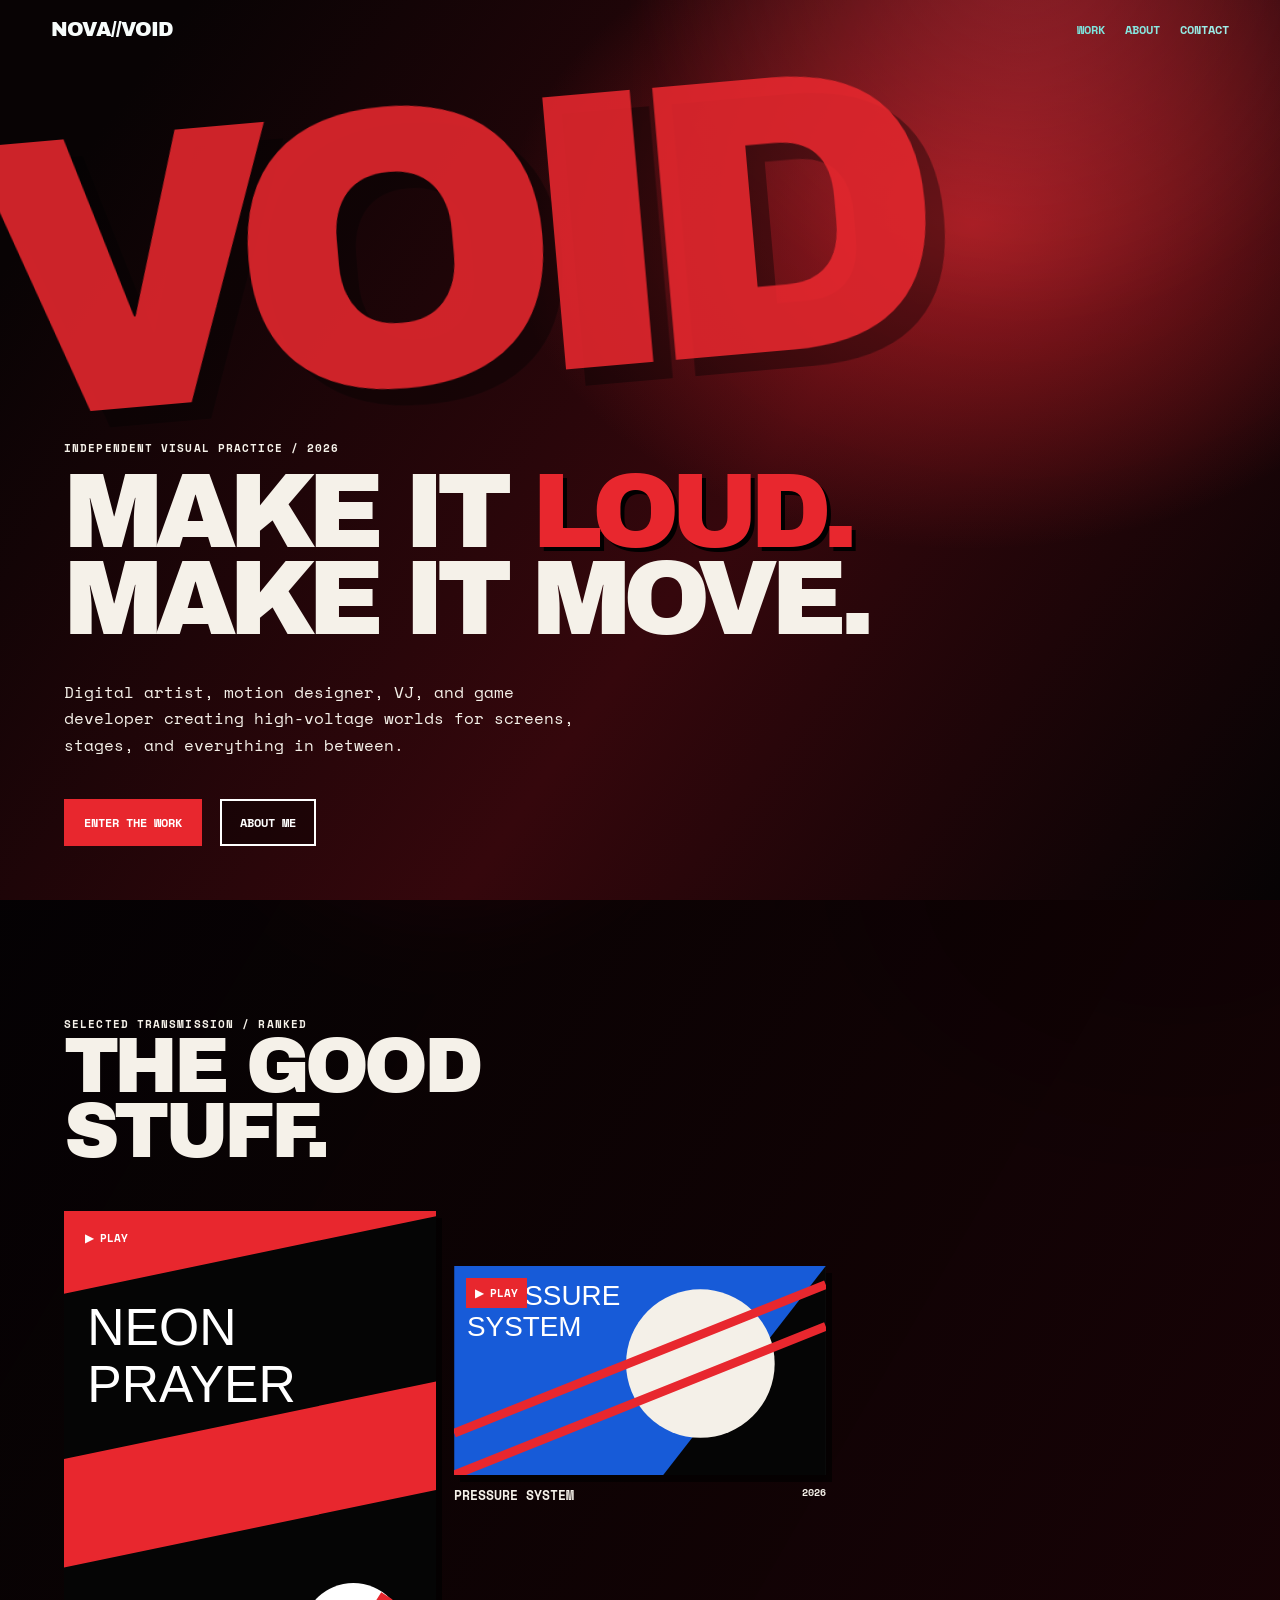
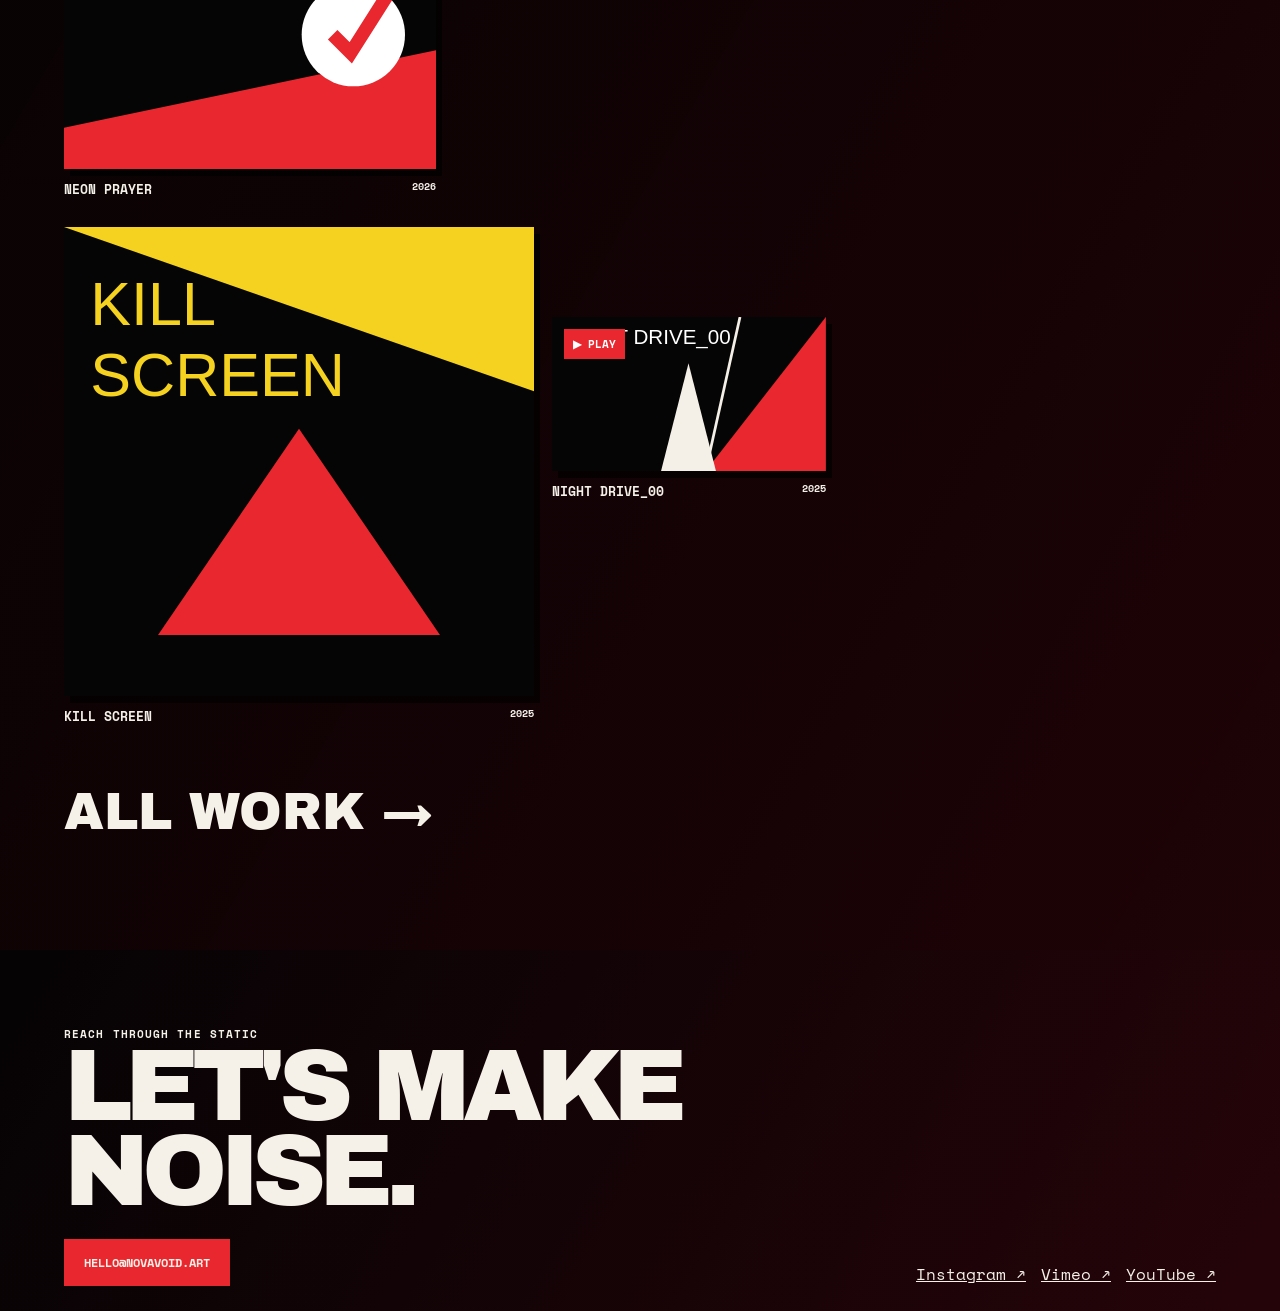
==== index.html @ b9b88804 "1st" ====
<!doctype html><html lang="en"><head><meta charset="utf-8"><meta name="viewport" content="width=device-width,initial-scale=1"><meta name="description" content="NOVA//VOID — digital artist, motion designer, VJ and game developer."><title>NOVA//VOID — visual systems</title><link rel="stylesheet" href="styles.css"><link rel="stylesheet" href="effects.css"></head><body>
<header class="site-header"><a class="brand" href="index.html" data-artist>NOVA//VOID</a><nav class="nav"><a href="work.html">Work</a><a href="about.html">About</a><a href="#contact">Contact</a></nav></header>
<main><section class="hero"><span class="eyebrow">Independent visual practice / 2026</span><h1>MAKE IT <i>LOUD.</i><br>MAKE IT MOVE.</h1><p class="hero-copy">Digital artist, motion designer, VJ, and game developer creating high-voltage worlds for screens, stages, and everything in between.</p><div class="hero-actions"><a class="button" href="work.html">Enter the work</a><a class="button alt" href="about.html">About me</a></div></section>
<section class="section"><span class="eyebrow">Selected transmission / ranked</span><h2 class="section-title">THE GOOD<br>STUFF.</h2><div class="project-grid" data-featured></div><a class="all-link" href="work.html">ALL WORK →</a></section></main>
<footer id="contact" class="footer"><span class="eyebrow">Reach through the static</span><h2>LET'S MAKE<br>NOISE.</h2><div class="footer-grid"><a class="button" data-email href="mailto:hello@novavoid.art">hello@novavoid.art</a><div class="footer-links" data-socials></div></div></footer><script src="content/content-data.js"></script><script src="app.js"></script></body></html>
---- styles.css ----
@import url('https://fonts.googleapis.com/css2?family=Archivo+Black&family=Space+Mono:wght@400;700&display=swap');
:root{--ink:#080808;--paper:#f5f1e9;--red:#e8272e;--blue:#175bd8;--yellow:#f4d21f;--display:'Archivo Black',Impact,sans-serif;--mono:'Space Mono',monospace}*{box-sizing:border-box}html{scroll-behavior:smooth}body{margin:0;background:var(--paper);color:var(--ink);font-family:var(--mono);overflow-x:hidden}body:before{content:'';position:fixed;inset:0;pointer-events:none;opacity:.09;z-index:20;background-image:radial-gradient(#000 .65px,transparent .65px);background-size:4px 4px}.site-header{position:fixed;z-index:10;top:0;width:100%;display:flex;justify-content:space-between;align-items:center;padding:18px 4vw;color:white;mix-blend-mode:difference}.brand{font:20px var(--display);color:white;text-decoration:none;letter-spacing:-1px}.nav{display:flex;gap:20px}.nav a,.text-link{color:inherit;font-weight:bold;text-decoration:none;text-transform:uppercase;font-size:12px}.nav a:hover,.text-link:hover{color:var(--red)}.hero{height:100svh;min-height:620px;padding:11vh 5vw 4vh;position:relative;background:var(--ink);color:var(--paper);overflow:hidden;display:flex;flex-direction:column;justify-content:flex-end}.hero:after{content:'VOID';font:clamp(11rem,31vw,34rem)/.75 var(--display);color:var(--red);position:absolute;top:11%;left:-2vw;letter-spacing:-.1em;transform:rotate(-5deg);z-index:0}.hero:before{content:'';position:absolute;width:75vmax;height:75vmax;border-radius:50%;background:var(--blue);right:-25vmax;top:-35vmax;mix-blend-mode:screen}.eyebrow{font-size:11px;font-weight:bold;text-transform:uppercase;letter-spacing:.1em;position:relative;z-index:1}.hero h1{margin:13px 0 20px;max-width:1000px;font:clamp(3.2rem,8.2vw,9rem)/.83 var(--display);letter-spacing:-.075em;position:relative;z-index:1}.hero h1 i{color:var(--red);font-style:normal}.hero-copy{max-width:520px;position:relative;z-index:1;font-size:clamp(.8rem,1.3vw,1rem);line-height:1.65}.hero-actions{display:flex;gap:18px;margin-top:25px;position:relative;z-index:1}.button{display:inline-block;background:var(--red);color:#fff;padding:13px 18px;text-decoration:none;font-size:12px;font-weight:bold;text-transform:uppercase;border:2px solid var(--red);transition:transform .18s,background .18s}.button:hover{transform:translate(-4px,-4px);box-shadow:5px 5px 0 white}.button.alt{background:transparent;border-color:white}.ticker{position:absolute;bottom:0;left:0;width:110%;background:var(--yellow);color:#000;transform:rotate(-2deg) translateY(40%);padding:10px 0;white-space:nowrap;font:20px var(--display);z-index:2}.section{padding:110px 5vw}.section-red{background:var(--red);color:white}.section-title{font:clamp(2.8rem,6vw,6rem)/.85 var(--display);letter-spacing:-.06em;max-width:700px;margin:0 0 46px}.project-grid{display:grid;grid-template-columns:repeat(12,1fr);gap:18px;align-items:start}.project-card{grid-column:span 4;position:relative;cursor:pointer;animation:in .45s both}.project-card:nth-child(4n+2){margin-top:55px}.project-card:nth-child(4n+3){grid-column:span 5}.project-card:nth-child(4n+4){grid-column:span 3;margin-top:90px}.project-image{width:100%;display:block;aspect-ratio:4/3;object-fit:cover;background:#222;transition:transform .35s,filter .35s}.ratio-portrait .project-image{aspect-ratio:2/3}.ratio-tall .project-image{aspect-ratio:2/3}.ratio-wide .project-image,.ratio-landscape .project-image{aspect-ratio:16/9}.ratio-square .project-image{aspect-ratio:1}.project-card:hover .project-image{transform:rotate(-2deg) scale(1.035);filter:contrast(1.2)}.project-meta{padding:10px 0;display:flex;justify-content:space-between;gap:8px;font-size:10px;font-weight:bold;text-transform:uppercase}.project-meta strong{font-size:13px}.project-card:hover .project-meta strong{color:var(--red)}.project-play{position:absolute;left:12px;top:12px;background:var(--red);color:white;padding:7px 9px;font-size:11px;font-weight:bold}.all-link{display:block;width:max-content;margin:48px 0 0;font:clamp(2rem,4vw,4rem) var(--display);color:inherit;text-decoration:none}.all-link:hover{color:var(--blue);transform:skew(-8deg)}.footer{background:var(--ink);color:var(--paper);padding:70px 5vw 25px}.footer h2{margin:0 0 25px;font:clamp(3rem,8vw,8rem)/.83 var(--display);letter-spacing:-.07em}.footer-grid{display:flex;justify-content:space-between;align-items:end;gap:30px;flex-wrap:wrap}.footer-links{display:flex;flex-wrap:wrap;gap:15px}.footer a{color:inherit}.page-hero{min-height:46svh;background:var(--ink);color:var(--paper);padding:180px 5vw 55px;position:relative;overflow:hidden}.page-hero:after{content:'///';position:absolute;right:2vw;bottom:-10vw;color:var(--red);font:35vw var(--display);line-height:.7}.page-hero h1{margin:0;font:clamp(4rem,13vw,12rem)/.75 var(--display);letter-spacing:-.08em;position:relative;z-index:1}.page-hero p{max-width:570px;line-height:1.7;position:relative;z-index:1}.filters{padding:30px 5vw 10px;display:flex;gap:8px;flex-wrap:wrap}.filter{font:12px var(--mono);font-weight:bold;text-transform:uppercase;background:transparent;border:2px solid var(--ink);padding:9px 13px;cursor:pointer}.filter:hover,.filter.active{background:var(--ink);color:white}.work-grid{padding-top:20px}.modal{position:fixed;inset:0;z-index:30;background:rgba(0,0,0,.91);display:none;overflow:auto;padding:5vh 5vw}.modal.open{display:block}.modal-inner{max-width:1100px;margin:auto;color:var(--paper);position:relative;display:grid;grid-template-columns:minmax(0,1.4fr) minmax(240px,.6fr);gap:30px;align-items:center;min-height:90vh}.modal-image{max-width:100%;max-height:78vh;width:auto;margin:auto;display:block}.modal-close{position:fixed;top:25px;right:4vw;background:var(--red);color:white;border:0;width:44px;height:44px;font:bold 25px Arial;cursor:pointer}.modal h2{font:clamp(2rem,4vw,4rem)/.85 var(--display);letter-spacing:-.05em;margin:0 0 18px}.modal p{line-height:1.7;font-size:13px}.tags{display:flex;gap:7px;flex-wrap:wrap}.tag{background:var(--yellow);color:#000;padding:5px 8px;text-transform:uppercase;font-size:10px;font-weight:bold}.about{display:grid;grid-template-columns:minmax(230px,.8fr) 1.2fr;gap:clamp(30px,8vw,120px);align-items:start}.portrait{width:100%;background:var(--red)}.about h2{font:clamp(2.5rem,6vw,6rem)/.85 var(--display);letter-spacing:-.06em;margin:0 0 22px}.about p{max-width:600px;line-height:1.75}.discipline-list{list-style:none;padding:0;margin:36px 0 0;border-top:3px solid}.discipline-list li{padding:12px 0;border-bottom:1px solid;font:20px var(--display)}@keyframes in{from{opacity:0;transform:translateY(20px)}to{opacity:1;transform:none}}@media(max-width:700px){.site-header{padding:15px 5vw}.nav{gap:11px}.section{padding:70px 5vw}.project-grid{gap:13px}.project-card,.project-card:nth-child(4n+3){grid-column:span 6;margin-top:0}.project-card:nth-child(4n+2){margin-top:28px}.project-card:nth-child(4n+4){grid-column:span 6;margin-top:20px}.modal-inner{grid-template-columns:1fr;padding-top:50px}.modal-image{max-height:50vh}.about{grid-template-columns:1fr}.portrait{max-width:350px}.page-hero{padding-top:145px}.hero h1{font-size:clamp(3.1rem,15vw,6rem)}}
---- effects.css ----
/* Black ink + translucent red paint. Loaded after styles.css as the art-direction layer. */
body{color:var(--paper);background:#080304;background-image:radial-gradient(ellipse at 8% 18%,rgba(207,19,30,.46),transparent 32%),radial-gradient(ellipse at 82% 74%,rgba(115,4,15,.7),transparent 38%),linear-gradient(130deg,#030203 5%,#210407 45%,#050303 82%);background-attachment:fixed}body:before{background-image:radial-gradient(#fff .55px,transparent .7px);opacity:.12}body:after{content:'';position:fixed;inset:-30%;pointer-events:none;z-index:-1;opacity:.8;background:radial-gradient(circle at 28% 30%,rgba(255,32,44,.26) 0 2%,transparent 8%),radial-gradient(ellipse at 77% 21%,rgba(118,0,12,.52) 0 5%,transparent 16%),radial-gradient(ellipse at 42% 70%,rgba(226,20,31,.24) 0 4%,transparent 14%),radial-gradient(ellipse at 75% 76%,rgba(0,0,0,.9) 0 7%,transparent 19%);filter:blur(24px);animation:ink-drift 18s ease-in-out infinite alternate}.hero{padding-bottom:6vh;background:radial-gradient(ellipse at 76% 25%,rgba(232,39,46,.6),transparent 34%),linear-gradient(125deg,#080304 10%,#35070c 57%,#060304 100%)}.hero:after{color:rgba(232,39,46,.88);transform:translate3d(calc(var(--px,0) * -1px),calc(var(--py,0) * -1px),0) rotate(-5deg);text-shadow:18px 18px 0 rgba(0,0,0,.38)}.hero:before{border-radius:45% 55% 60% 40%;background:radial-gradient(circle at 40% 40%,rgba(255,59,67,.35),rgba(58,0,6,.05) 48%,transparent 69%);filter:blur(8px);animation:blob 11s ease-in-out infinite alternate}.hero h1{transform:translate3d(calc(var(--px,0) * .35px),calc(var(--py,0) * .35px),0)}.hero h1 i{text-shadow:4px 4px 0 #000}.button.alt{background:rgba(0,0,0,.32)}.ticker{bottom:19px;left:-3%;width:106%;overflow:hidden;background:var(--red);color:var(--paper);transform:rotate(-2deg);padding:0;box-shadow:0 0 0 3px var(--paper);display:flex}.ticker:before{content:'01 / ON AIR';flex:0 0 auto;position:relative;z-index:1;background:#080304;padding:8px 12px;font:clamp(10px,1vw,14px)/1 var(--mono);font-weight:bold;white-space:nowrap}.ticker span{display:block;flex:0 0 auto;white-space:nowrap;padding:8px 0;font:clamp(13px,1.65vw,25px)/1 var(--display);letter-spacing:-.03em;animation:ticker 16s linear infinite}.section:not(.section-red){background:linear-gradient(120deg,rgba(3,2,3,.72),rgba(82,5,13,.3))}.project-image{box-shadow:6px 7px 0 rgba(0,0,0,.65)}.page-hero{background:radial-gradient(ellipse at 75% 15%,rgba(212,24,34,.5),transparent 37%),linear-gradient(130deg,#070304,#49080f 54%,#060304)}.filters{background:rgba(0,0,0,.48)}.filter{color:var(--paper);border-color:var(--paper);background:rgba(0,0,0,.24)}.filter:hover,.filter.active{background:var(--red);border-color:var(--red)}.footer{background:linear-gradient(120deg,#050304,#250409)}.parallax-target{will-change:translate;transition:translate .12s linear}@keyframes ink-drift{from{transform:translate3d(-2%,1%,0) rotate(-3deg) scale(1)}to{transform:translate3d(3%,-2%,0) rotate(4deg) scale(1.12)}}@keyframes blob{from{transform:translate3d(0,0,0) scale(1) rotate(0)}to{transform:translate3d(-6%,8%,0) scale(1.13) rotate(24deg)}}@keyframes ticker{from{transform:translateX(0)}to{transform:translateX(-100%)}}@media(prefers-reduced-motion:reduce){*,*:before,*:after{animation-duration:.01ms!important;animation-iteration-count:1!important;scroll-behavior:auto!important}}@media(max-width:700px){.ticker{bottom:14px}.ticker:before{padding:7px 8px;font-size:9px}.ticker span{font-size:13px;padding:7px 0}.hero:after{transform:rotate(-5deg)}.hero h1{transform:none}}
body:after{animation:none;transform:translate3d(var(--ink-x,0px),var(--ink-y,0px),0) rotate(3deg) scale(1.08)}.mouse-ink{position:fixed;z-index:-1;left:0;top:0;width:74vmax;height:74vmax;pointer-events:none;opacity:.78;mix-blend-mode:screen;background:radial-gradient(ellipse at 38% 45%,rgba(250,32,42,.36),rgba(159,7,18,.17) 27%,transparent 67%);filter:blur(34px);will-change:transform;transform:translate3d(-37vmax,-37vmax,0);transition:transform .28s cubic-bezier(.2,.75,.25,1)}
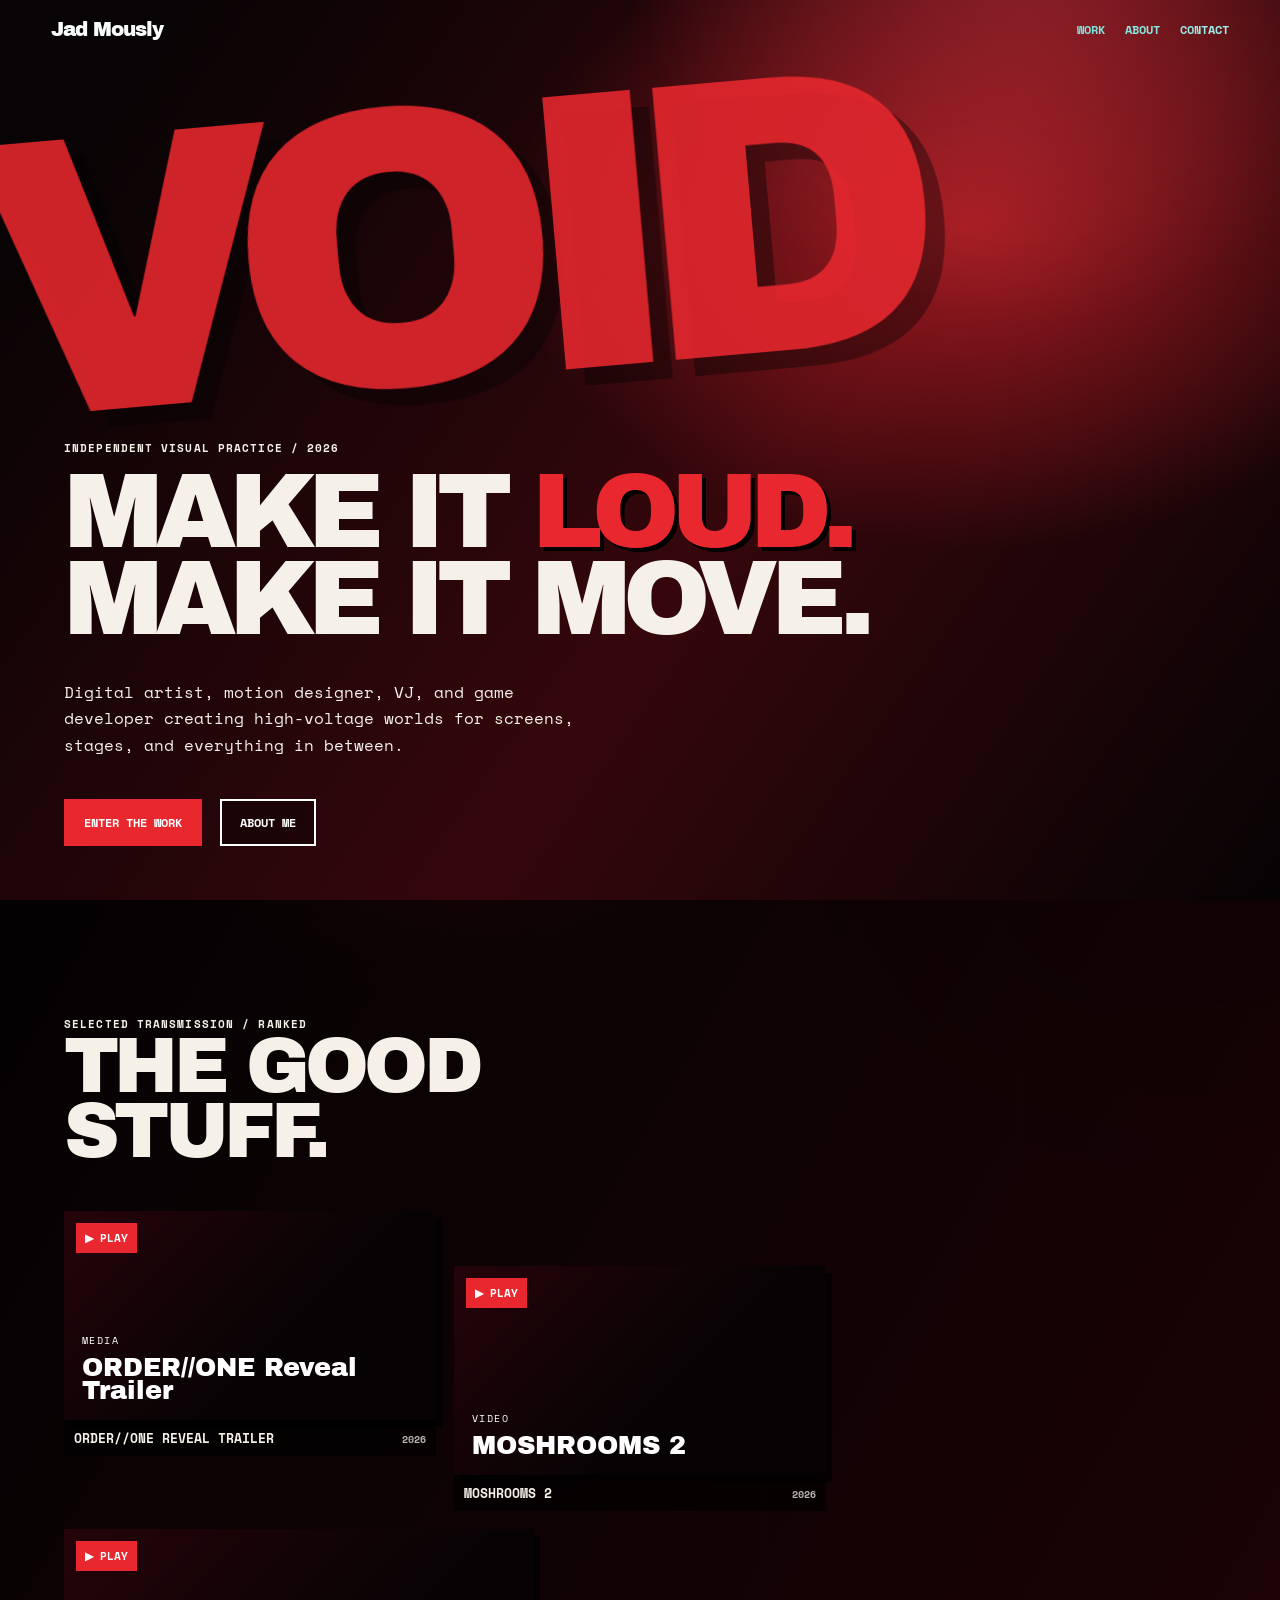
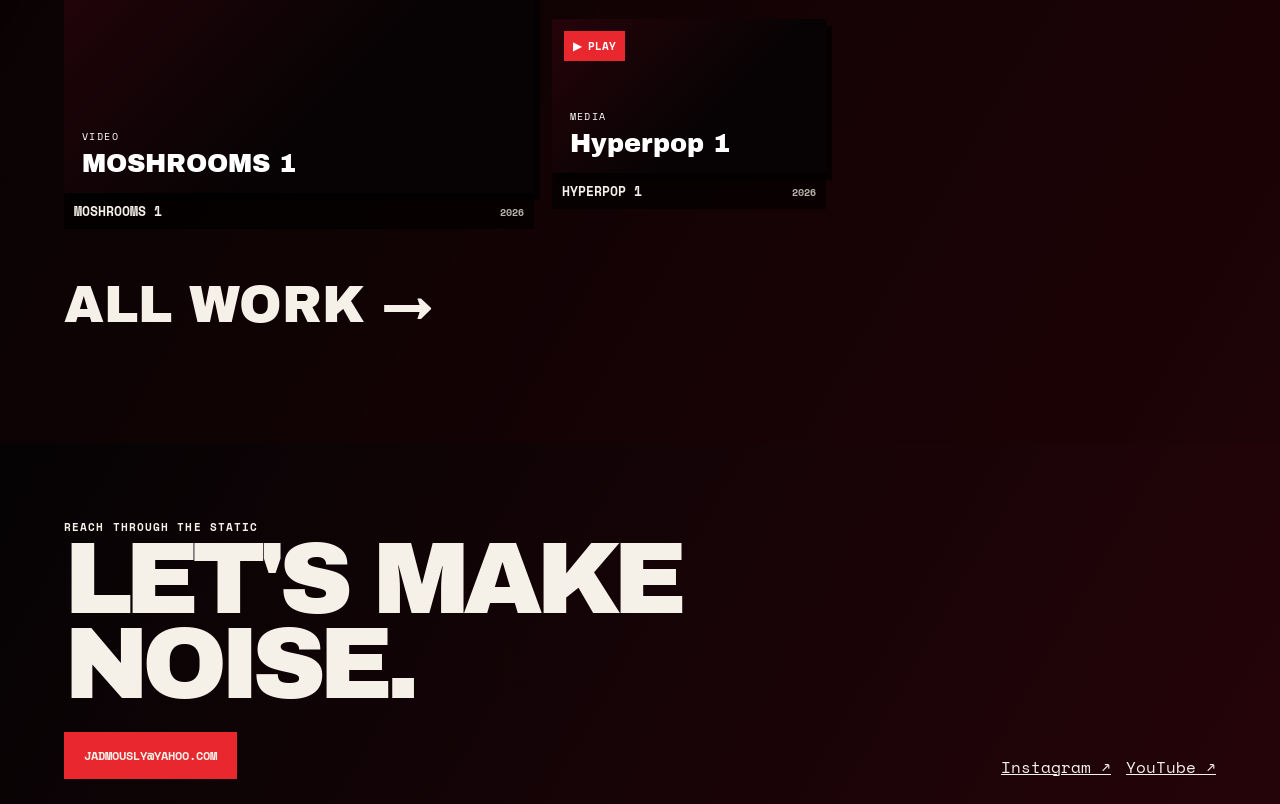
==== commit da44e95a: "CHANGES" ====
--- a/index.html
+++ b/index.html
@@ -1,4 +1,4 @@
-<!doctype html><html lang="en"><head><meta charset="utf-8"><meta name="viewport" content="width=device-width,initial-scale=1"><meta name="description" content="NOVA//VOID — digital artist, motion designer, VJ and game developer."><title>NOVA//VOID — visual systems</title><link rel="stylesheet" href="styles.css"><link rel="stylesheet" href="effects.css"></head><body>
+<!doctype html><html lang="en"><head><meta charset="utf-8"><meta name="viewport" content="width=device-width,initial-scale=1"><meta name="description" content="NOVA//VOID — digital artist, motion designer, VJ and game developer."><title>NOVA//VOID — visual systems</title><link rel="stylesheet" href="styles.css"><link rel="stylesheet" href="effects.css"><link rel="stylesheet" href="portfolio-fixes.css"></head><body>
 <header class="site-header"><a class="brand" href="index.html" data-artist>NOVA//VOID</a><nav class="nav"><a href="work.html">Work</a><a href="about.html">About</a><a href="#contact">Contact</a></nav></header>
 <main><section class="hero"><span class="eyebrow">Independent visual practice / 2026</span><h1>MAKE IT <i>LOUD.</i><br>MAKE IT MOVE.</h1><p class="hero-copy">Digital artist, motion designer, VJ, and game developer creating high-voltage worlds for screens, stages, and everything in between.</p><div class="hero-actions"><a class="button" href="work.html">Enter the work</a><a class="button alt" href="about.html">About me</a></div></section>
 <section class="section"><span class="eyebrow">Selected transmission / ranked</span><h2 class="section-title">THE GOOD<br>STUFF.</h2><div class="project-grid" data-featured></div><a class="all-link" href="work.html">ALL WORK →</a></section></main>
--- a/portfolio-fixes.css
+++ b/portfolio-fixes.css
@@ -0,0 +1,19 @@
+/* Cards copy the media's own shape (Auto) or the resolution picked in the editor, with a slim caption strip flush underneath. */
+.project-media{position:relative;overflow:hidden;background:#090707;box-shadow:6px 7px 0 rgba(0,0,0,.65)}
+.project-card .project-image{display:block;width:100%;height:auto;aspect-ratio:auto;object-fit:cover;background:transparent;box-shadow:none;transition:transform .35s,filter .35s}
+.project-card .project-image.yt{aspect-ratio:16/9}
+.project-card .project-image.yt-bars{object-fit:cover}
+.project-card[data-frame] .project-image,.project-card[data-frame] .project-empty{aspect-ratio:var(--frame-ratio)}
+.project-card:hover .project-image{transform:scale(1.04);filter:contrast(1.15)}
+.project-meta{margin:0;padding:8px 10px;background:rgba(0,0,0,.62);align-items:baseline}
+.project-meta span{opacity:.75}
+.project-empty{width:100%;aspect-ratio:16/9;background:linear-gradient(135deg,#25040a,#070304 60%);display:flex;flex-direction:column;justify-content:end;padding:18px;color:#fff;box-sizing:border-box}
+.project-empty[hidden]{display:none}
+.project-empty span{font-size:10px;letter-spacing:.14em}
+.project-empty b{font:clamp(1rem,2vw,2rem) var(--display);line-height:.9;margin-top:8px}
+.modal-video{aspect-ratio:16/9;border:0;width:100%;height:auto}
+.modal-media{width:100%}
+.modal-file{width:100%;height:auto;max-height:78vh;object-fit:contain;background:#000}
+.audio-note{font-size:11px;color:#f4d21f;margin:10px 0 0}
+.filter-divider{align-self:center;font-size:10px;text-transform:uppercase;font-weight:bold;letter-spacing:.1em;opacity:.7;margin-left:10px}
+.collection-tag{background:var(--red);color:#fff}
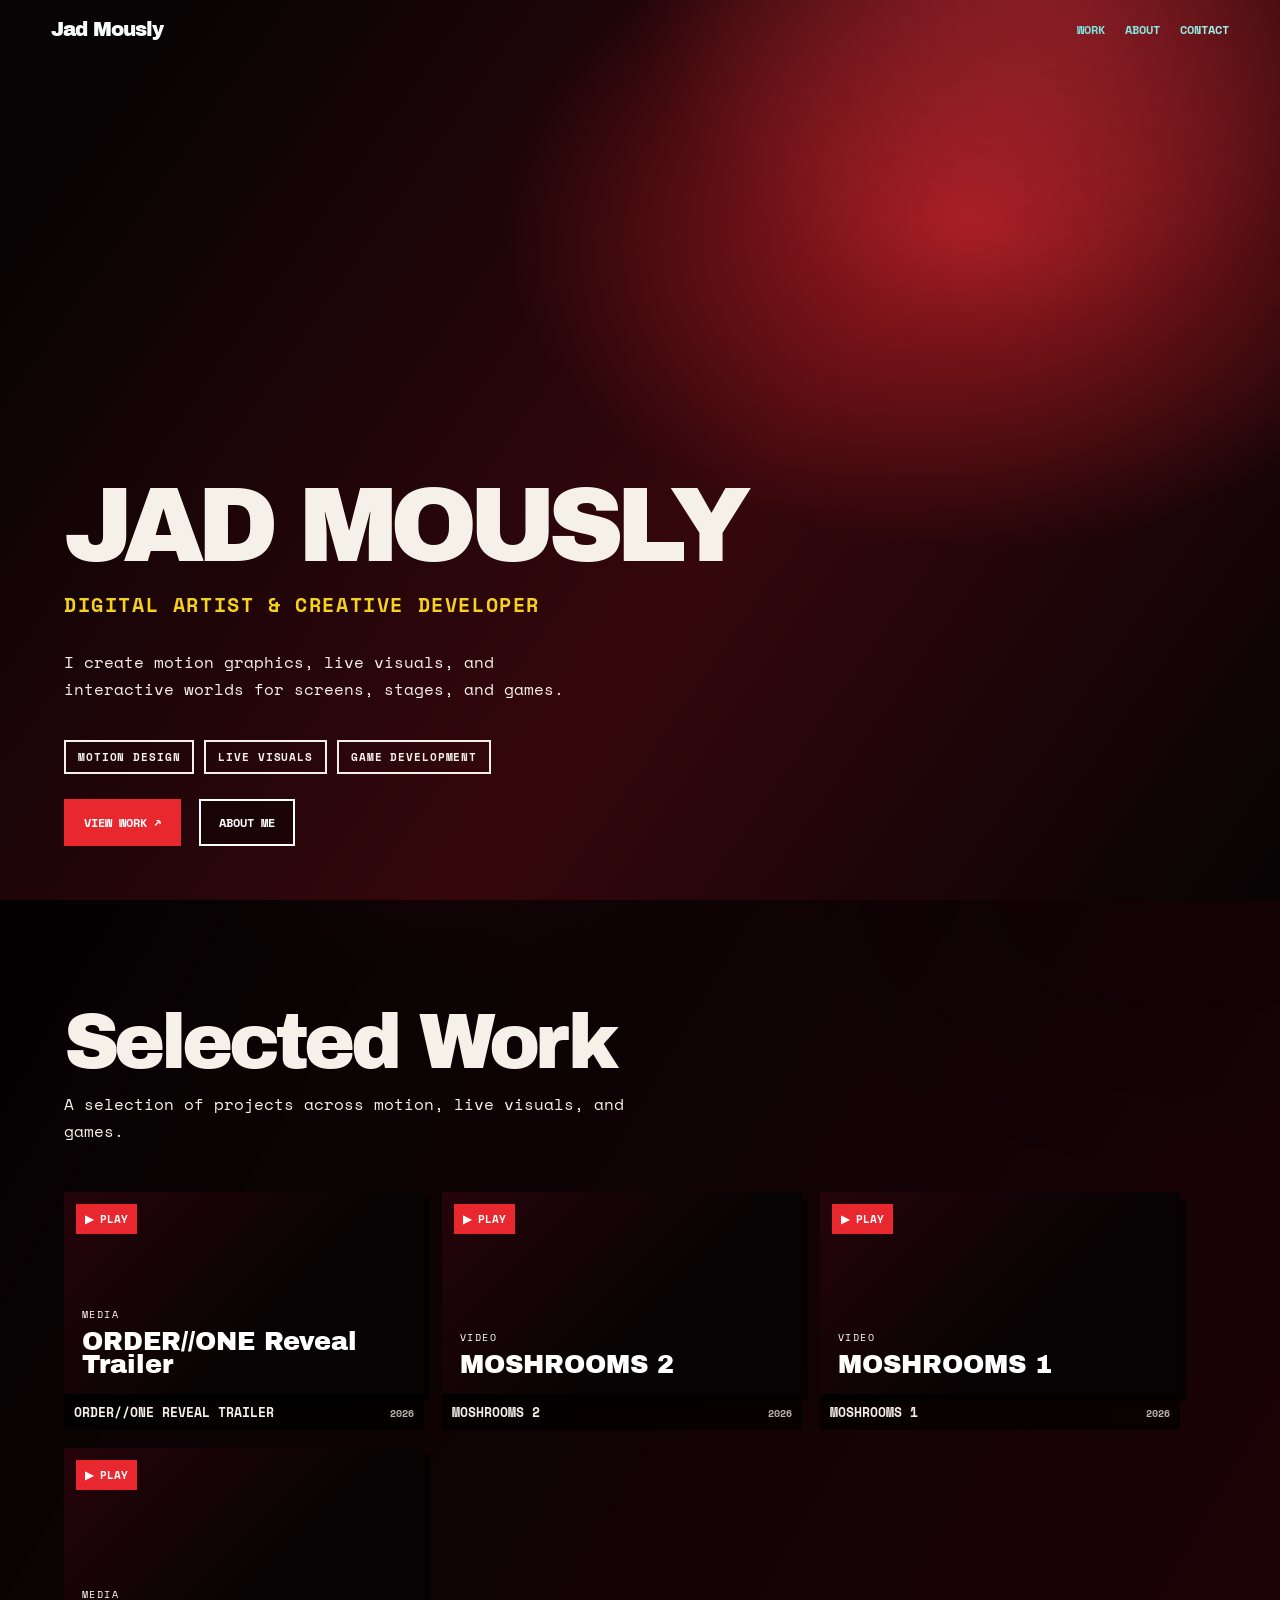
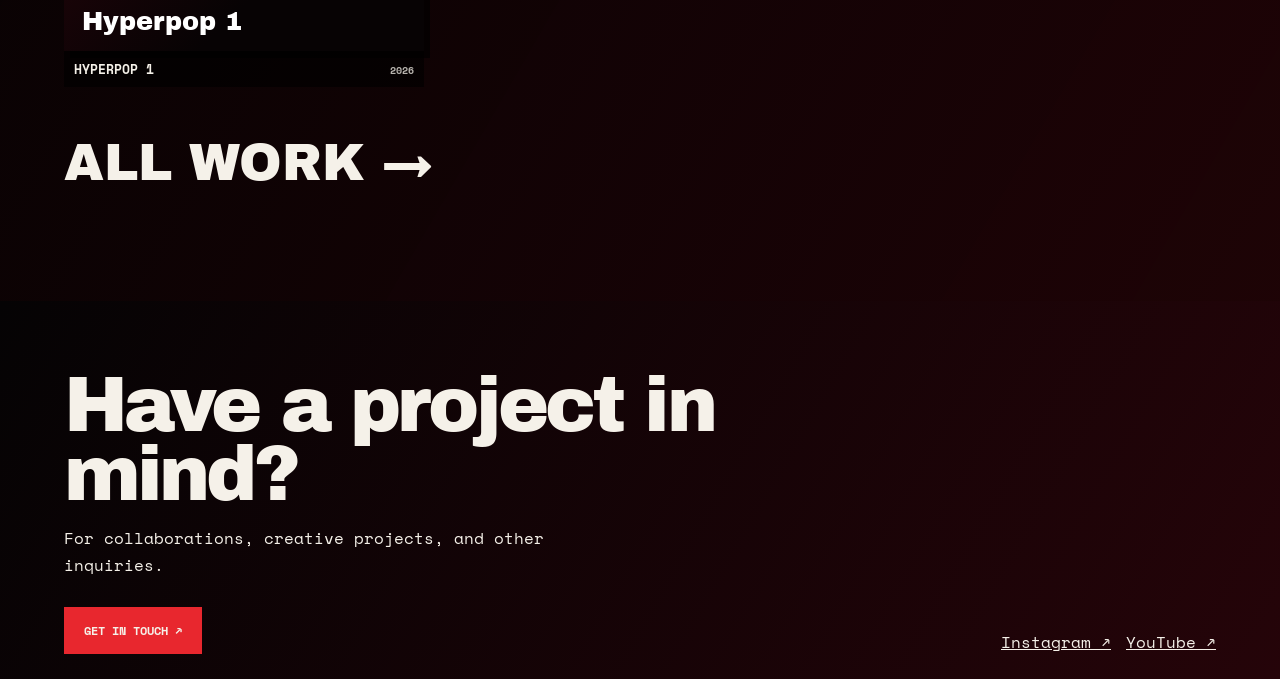
==== commit ba0f0730: "new changes" ====
--- a/index.html
+++ b/index.html
@@ -1,5 +1,5 @@
-<!doctype html><html lang="en"><head><meta charset="utf-8"><meta name="viewport" content="width=device-width,initial-scale=1"><meta name="description" content="NOVA//VOID — digital artist, motion designer, VJ and game developer."><title>NOVA//VOID — visual systems</title><link rel="stylesheet" href="styles.css"><link rel="stylesheet" href="effects.css"><link rel="stylesheet" href="portfolio-fixes.css"></head><body>
-<header class="site-header"><a class="brand" href="index.html" data-artist>NOVA//VOID</a><nav class="nav"><a href="work.html">Work</a><a href="about.html">About</a><a href="#contact">Contact</a></nav></header>
-<main><section class="hero"><span class="eyebrow">Independent visual practice / 2026</span><h1>MAKE IT <i>LOUD.</i><br>MAKE IT MOVE.</h1><p class="hero-copy">Digital artist, motion designer, VJ, and game developer creating high-voltage worlds for screens, stages, and everything in between.</p><div class="hero-actions"><a class="button" href="work.html">Enter the work</a><a class="button alt" href="about.html">About me</a></div></section>
-<section class="section"><span class="eyebrow">Selected transmission / ranked</span><h2 class="section-title">THE GOOD<br>STUFF.</h2><div class="project-grid" data-featured></div><a class="all-link" href="work.html">ALL WORK →</a></section></main>
-<footer id="contact" class="footer"><span class="eyebrow">Reach through the static</span><h2>LET'S MAKE<br>NOISE.</h2><div class="footer-grid"><a class="button" data-email href="mailto:hello@novavoid.art">hello@novavoid.art</a><div class="footer-links" data-socials></div></div></footer><script src="content/content-data.js"></script><script src="app.js"></script></body></html>
+<!doctype html><html lang="en"><head><meta charset="utf-8"><meta name="viewport" content="width=device-width,initial-scale=1"><meta name="description" content="Jad Mously — digital artist and creative developer creating motion graphics, live visuals, and interactive worlds for screens, stages, and games."><title>Jad Mously — Digital Artist &amp; Creative Developer</title><link rel="stylesheet" href="styles.css?v=6"><link rel="stylesheet" href="effects.css?v=6"><link rel="stylesheet" href="portfolio-fixes.css?v=6"></head><body>
+<header class="site-header"><a class="brand" href="index.html" data-artist>Jad Mously</a><nav class="nav"><a href="work.html">Work</a><a href="about.html">About</a><a href="#contact">Contact</a></nav></header>
+<main><section class="hero"><h1>JAD MOUSLY</h1><p class="hero-role">Digital Artist &amp; Creative Developer</p><p class="hero-copy">I create motion graphics, live visuals, and interactive worlds for screens, stages, and games.</p><ul class="hero-tags"><li>Motion Design</li><li>Live Visuals</li><li>Game Development</li></ul><div class="hero-actions"><a class="button" href="work.html">View Work ↗</a><a class="button alt" href="about.html">About Me</a></div></section>
+<section class="section"><h2 class="section-title">Selected Work</h2><p class="section-lead">A selection of projects across motion, live visuals, and games.</p><div class="project-grid" data-featured></div><a class="all-link" href="work.html">ALL WORK →</a></section></main>
+<footer id="contact" class="footer"><h2 class="contact-title">Have a project in mind?</h2><p class="contact-lead">For collaborations, creative projects, and other inquiries.</p><div class="footer-grid"><a class="button" data-mailto href="mailto:jadmously@yahoo.com">Get in Touch ↗</a><div class="footer-links" data-socials></div></div></footer><script>document.write('<script src="content/content-data.js?t='+Date.now()+'"><\/script>')</script><script src="app.js?v=6"></script></body></html>
--- a/styles.css
+++ b/styles.css
@@ -1,2 +1,2 @@
 @import url('https://fonts.googleapis.com/css2?family=Archivo+Black&family=Space+Mono:wght@400;700&display=swap');
-:root{--ink:#080808;--paper:#f5f1e9;--red:#e8272e;--blue:#175bd8;--yellow:#f4d21f;--display:'Archivo Black',Impact,sans-serif;--mono:'Space Mono',monospace}*{box-sizing:border-box}html{scroll-behavior:smooth}body{margin:0;background:var(--paper);color:var(--ink);font-family:var(--mono);overflow-x:hidden}body:before{content:'';position:fixed;inset:0;pointer-events:none;opacity:.09;z-index:20;background-image:radial-gradient(#000 .65px,transparent .65px);background-size:4px 4px}.site-header{position:fixed;z-index:10;top:0;width:100%;display:flex;justify-content:space-between;align-items:center;padding:18px 4vw;color:white;mix-blend-mode:difference}.brand{font:20px var(--display);color:white;text-decoration:none;letter-spacing:-1px}.nav{display:flex;gap:20px}.nav a,.text-link{color:inherit;font-weight:bold;text-decoration:none;text-transform:uppercase;font-size:12px}.nav a:hover,.text-link:hover{color:var(--red)}.hero{height:100svh;min-height:620px;padding:11vh 5vw 4vh;position:relative;background:var(--ink);color:var(--paper);overflow:hidden;display:flex;flex-direction:column;justify-content:flex-end}.hero:after{content:'VOID';font:clamp(11rem,31vw,34rem)/.75 var(--display);color:var(--red);position:absolute;top:11%;left:-2vw;letter-spacing:-.1em;transform:rotate(-5deg);z-index:0}.hero:before{content:'';position:absolute;width:75vmax;height:75vmax;border-radius:50%;background:var(--blue);right:-25vmax;top:-35vmax;mix-blend-mode:screen}.eyebrow{font-size:11px;font-weight:bold;text-transform:uppercase;letter-spacing:.1em;position:relative;z-index:1}.hero h1{margin:13px 0 20px;max-width:1000px;font:clamp(3.2rem,8.2vw,9rem)/.83 var(--display);letter-spacing:-.075em;position:relative;z-index:1}.hero h1 i{color:var(--red);font-style:normal}.hero-copy{max-width:520px;position:relative;z-index:1;font-size:clamp(.8rem,1.3vw,1rem);line-height:1.65}.hero-actions{display:flex;gap:18px;margin-top:25px;position:relative;z-index:1}.button{display:inline-block;background:var(--red);color:#fff;padding:13px 18px;text-decoration:none;font-size:12px;font-weight:bold;text-transform:uppercase;border:2px solid var(--red);transition:transform .18s,background .18s}.button:hover{transform:translate(-4px,-4px);box-shadow:5px 5px 0 white}.button.alt{background:transparent;border-color:white}.ticker{position:absolute;bottom:0;left:0;width:110%;background:var(--yellow);color:#000;transform:rotate(-2deg) translateY(40%);padding:10px 0;white-space:nowrap;font:20px var(--display);z-index:2}.section{padding:110px 5vw}.section-red{background:var(--red);color:white}.section-title{font:clamp(2.8rem,6vw,6rem)/.85 var(--display);letter-spacing:-.06em;max-width:700px;margin:0 0 46px}.project-grid{display:grid;grid-template-columns:repeat(12,1fr);gap:18px;align-items:start}.project-card{grid-column:span 4;position:relative;cursor:pointer;animation:in .45s both}.project-card:nth-child(4n+2){margin-top:55px}.project-card:nth-child(4n+3){grid-column:span 5}.project-card:nth-child(4n+4){grid-column:span 3;margin-top:90px}.project-image{width:100%;display:block;aspect-ratio:4/3;object-fit:cover;background:#222;transition:transform .35s,filter .35s}.ratio-portrait .project-image{aspect-ratio:2/3}.ratio-tall .project-image{aspect-ratio:2/3}.ratio-wide .project-image,.ratio-landscape .project-image{aspect-ratio:16/9}.ratio-square .project-image{aspect-ratio:1}.project-card:hover .project-image{transform:rotate(-2deg) scale(1.035);filter:contrast(1.2)}.project-meta{padding:10px 0;display:flex;justify-content:space-between;gap:8px;font-size:10px;font-weight:bold;text-transform:uppercase}.project-meta strong{font-size:13px}.project-card:hover .project-meta strong{color:var(--red)}.project-play{position:absolute;left:12px;top:12px;background:var(--red);color:white;padding:7px 9px;font-size:11px;font-weight:bold}.all-link{display:block;width:max-content;margin:48px 0 0;font:clamp(2rem,4vw,4rem) var(--display);color:inherit;text-decoration:none}.all-link:hover{color:var(--blue);transform:skew(-8deg)}.footer{background:var(--ink);color:var(--paper);padding:70px 5vw 25px}.footer h2{margin:0 0 25px;font:clamp(3rem,8vw,8rem)/.83 var(--display);letter-spacing:-.07em}.footer-grid{display:flex;justify-content:space-between;align-items:end;gap:30px;flex-wrap:wrap}.footer-links{display:flex;flex-wrap:wrap;gap:15px}.footer a{color:inherit}.page-hero{min-height:46svh;background:var(--ink);color:var(--paper);padding:180px 5vw 55px;position:relative;overflow:hidden}.page-hero:after{content:'///';position:absolute;right:2vw;bottom:-10vw;color:var(--red);font:35vw var(--display);line-height:.7}.page-hero h1{margin:0;font:clamp(4rem,13vw,12rem)/.75 var(--display);letter-spacing:-.08em;position:relative;z-index:1}.page-hero p{max-width:570px;line-height:1.7;position:relative;z-index:1}.filters{padding:30px 5vw 10px;display:flex;gap:8px;flex-wrap:wrap}.filter{font:12px var(--mono);font-weight:bold;text-transform:uppercase;background:transparent;border:2px solid var(--ink);padding:9px 13px;cursor:pointer}.filter:hover,.filter.active{background:var(--ink);color:white}.work-grid{padding-top:20px}.modal{position:fixed;inset:0;z-index:30;background:rgba(0,0,0,.91);display:none;overflow:auto;padding:5vh 5vw}.modal.open{display:block}.modal-inner{max-width:1100px;margin:auto;color:var(--paper);position:relative;display:grid;grid-template-columns:minmax(0,1.4fr) minmax(240px,.6fr);gap:30px;align-items:center;min-height:90vh}.modal-image{max-width:100%;max-height:78vh;width:auto;margin:auto;display:block}.modal-close{position:fixed;top:25px;right:4vw;background:var(--red);color:white;border:0;width:44px;height:44px;font:bold 25px Arial;cursor:pointer}.modal h2{font:clamp(2rem,4vw,4rem)/.85 var(--display);letter-spacing:-.05em;margin:0 0 18px}.modal p{line-height:1.7;font-size:13px}.tags{display:flex;gap:7px;flex-wrap:wrap}.tag{background:var(--yellow);color:#000;padding:5px 8px;text-transform:uppercase;font-size:10px;font-weight:bold}.about{display:grid;grid-template-columns:minmax(230px,.8fr) 1.2fr;gap:clamp(30px,8vw,120px);align-items:start}.portrait{width:100%;background:var(--red)}.about h2{font:clamp(2.5rem,6vw,6rem)/.85 var(--display);letter-spacing:-.06em;margin:0 0 22px}.about p{max-width:600px;line-height:1.75}.discipline-list{list-style:none;padding:0;margin:36px 0 0;border-top:3px solid}.discipline-list li{padding:12px 0;border-bottom:1px solid;font:20px var(--display)}@keyframes in{from{opacity:0;transform:translateY(20px)}to{opacity:1;transform:none}}@media(max-width:700px){.site-header{padding:15px 5vw}.nav{gap:11px}.section{padding:70px 5vw}.project-grid{gap:13px}.project-card,.project-card:nth-child(4n+3){grid-column:span 6;margin-top:0}.project-card:nth-child(4n+2){margin-top:28px}.project-card:nth-child(4n+4){grid-column:span 6;margin-top:20px}.modal-inner{grid-template-columns:1fr;padding-top:50px}.modal-image{max-height:50vh}.about{grid-template-columns:1fr}.portrait{max-width:350px}.page-hero{padding-top:145px}.hero h1{font-size:clamp(3.1rem,15vw,6rem)}}
+:root{--ink:#080808;--paper:#f5f1e9;--red:#e8272e;--blue:#175bd8;--yellow:#f4d21f;--display:'Archivo Black',Impact,sans-serif;--mono:'Space Mono',monospace}*{box-sizing:border-box}html{scroll-behavior:smooth}body{margin:0;background:var(--paper);color:var(--ink);font-family:var(--mono);overflow-x:hidden}body:before{content:'';position:fixed;inset:0;pointer-events:none;opacity:.09;z-index:20;background-image:radial-gradient(#000 .65px,transparent .65px);background-size:4px 4px}.site-header{position:fixed;z-index:10;top:0;width:100%;display:flex;justify-content:space-between;align-items:center;padding:18px 4vw;color:white;mix-blend-mode:difference}.brand{font:20px var(--display);color:white;text-decoration:none;letter-spacing:-1px}.nav{display:flex;gap:20px}.nav a,.text-link{color:inherit;font-weight:bold;text-decoration:none;text-transform:uppercase;font-size:12px}.nav a:hover,.text-link:hover{color:var(--red)}.hero{height:100svh;min-height:620px;padding:11vh 5vw 4vh;position:relative;background:var(--ink);color:var(--paper);overflow:hidden;display:flex;flex-direction:column;justify-content:flex-end}.hero:after{content:none;font:clamp(11rem,31vw,34rem)/.75 var(--display);color:var(--red);position:absolute;top:11%;left:-2vw;letter-spacing:-.1em;transform:rotate(-5deg);z-index:0}.hero:before{content:'';position:absolute;width:75vmax;height:75vmax;border-radius:50%;background:var(--blue);right:-25vmax;top:-35vmax;mix-blend-mode:screen}.eyebrow{font-size:11px;font-weight:bold;text-transform:uppercase;letter-spacing:.1em;position:relative;z-index:1}.hero h1{margin:13px 0 20px;max-width:1000px;font:clamp(3.2rem,8.2vw,9rem)/.83 var(--display);letter-spacing:-.075em;position:relative;z-index:1}.hero h1 i{color:var(--red);font-style:normal}.hero-copy{max-width:520px;position:relative;z-index:1;font-size:clamp(.8rem,1.3vw,1rem);line-height:1.65}.hero-actions{display:flex;gap:18px;margin-top:25px;position:relative;z-index:1}.button{display:inline-block;background:var(--red);color:#fff;padding:13px 18px;text-decoration:none;font-size:12px;font-weight:bold;text-transform:uppercase;border:2px solid var(--red);transition:transform .18s,background .18s}.button:hover{transform:translate(-4px,-4px);box-shadow:5px 5px 0 white}.button.alt{background:transparent;border-color:white}.ticker{position:absolute;bottom:0;left:0;width:110%;background:var(--yellow);color:#000;transform:rotate(-2deg) translateY(40%);padding:10px 0;white-space:nowrap;font:20px var(--display);z-index:2}.section{padding:110px 5vw}.section-red{background:var(--red);color:white}.section-title{font:clamp(2.8rem,6vw,6rem)/.85 var(--display);letter-spacing:-.06em;max-width:700px;margin:0 0 46px}.project-grid{display:grid;grid-template-columns:repeat(12,1fr);gap:18px;align-items:start}.project-card{grid-column:span 4;position:relative;cursor:pointer;animation:in .45s both}.project-card:nth-child(4n+2){margin-top:55px}.project-card:nth-child(4n+3){grid-column:span 5}.project-card:nth-child(4n+4){grid-column:span 3;margin-top:90px}.project-image{width:100%;display:block;aspect-ratio:4/3;object-fit:cover;background:#222;transition:transform .35s,filter .35s}.ratio-portrait .project-image{aspect-ratio:2/3}.ratio-tall .project-image{aspect-ratio:2/3}.ratio-wide .project-image,.ratio-landscape .project-image{aspect-ratio:16/9}.ratio-square .project-image{aspect-ratio:1}.project-card:hover .project-image{transform:rotate(-2deg) scale(1.035);filter:contrast(1.2)}.project-meta{padding:10px 0;display:flex;justify-content:space-between;gap:8px;font-size:10px;font-weight:bold;text-transform:uppercase}.project-meta strong{font-size:13px}.project-card:hover .project-meta strong{color:var(--red)}.project-play{position:absolute;left:12px;top:12px;background:var(--red);color:white;padding:7px 9px;font-size:11px;font-weight:bold}.all-link{display:block;width:max-content;margin:48px 0 0;font:clamp(2rem,4vw,4rem) var(--display);color:inherit;text-decoration:none}.all-link:hover{color:var(--blue);transform:skew(-8deg)}.footer{background:var(--ink);color:var(--paper);padding:70px 5vw 25px}.footer h2{margin:0 0 25px;font:clamp(3rem,8vw,8rem)/.83 var(--display);letter-spacing:-.07em}.footer-grid{display:flex;justify-content:space-between;align-items:end;gap:30px;flex-wrap:wrap}.footer-links{display:flex;flex-wrap:wrap;gap:15px}.footer a{color:inherit}.page-hero{min-height:46svh;background:var(--ink);color:var(--paper);padding:180px 5vw 55px;position:relative;overflow:hidden}.page-hero:after{content:'///';position:absolute;right:2vw;bottom:-10vw;color:var(--red);font:35vw var(--display);line-height:.7}.page-hero h1{margin:0;font:clamp(4rem,13vw,12rem)/.75 var(--display);letter-spacing:-.08em;position:relative;z-index:1}.page-hero p{max-width:570px;line-height:1.7;position:relative;z-index:1}.filters{padding:30px 5vw 10px;display:flex;gap:8px;flex-wrap:wrap}.filter{font:12px var(--mono);font-weight:bold;text-transform:uppercase;background:transparent;border:2px solid var(--ink);padding:9px 13px;cursor:pointer}.filter:hover,.filter.active{background:var(--ink);color:white}.work-grid{padding-top:20px}.modal{position:fixed;inset:0;z-index:30;background:rgba(0,0,0,.91);display:none;overflow:auto;padding:5vh 5vw}.modal.open{display:block}.modal-inner{max-width:1100px;margin:auto;color:var(--paper);position:relative;display:grid;grid-template-columns:minmax(0,1.4fr) minmax(240px,.6fr);gap:30px;align-items:center;min-height:90vh}.modal-image{max-width:100%;max-height:78vh;width:auto;margin:auto;display:block}.modal-close{position:fixed;top:25px;right:4vw;background:var(--red);color:white;border:0;width:44px;height:44px;font:bold 25px Arial;cursor:pointer}.modal h2{font:clamp(2rem,4vw,4rem)/.85 var(--display);letter-spacing:-.05em;margin:0 0 18px}.modal p{line-height:1.7;font-size:13px}.tags{display:flex;gap:7px;flex-wrap:wrap}.tag{background:var(--yellow);color:#000;padding:5px 8px;text-transform:uppercase;font-size:10px;font-weight:bold}.about{display:grid;grid-template-columns:minmax(230px,.8fr) 1.2fr;gap:clamp(30px,8vw,120px);align-items:start}.portrait{width:100%;background:var(--red)}.about h2{font:clamp(2.5rem,6vw,6rem)/.85 var(--display);letter-spacing:-.06em;margin:0 0 22px}.about p{max-width:600px;line-height:1.75}.discipline-list{list-style:none;padding:0;margin:36px 0 0;border-top:3px solid}.discipline-list li{padding:12px 0;border-bottom:1px solid;font:20px var(--display)}@keyframes in{from{opacity:0;transform:translateY(20px)}to{opacity:1;transform:none}}@media(max-width:700px){.site-header{padding:15px 5vw}.nav{gap:11px}.section{padding:70px 5vw}.project-grid{gap:13px}.project-card,.project-card:nth-child(4n+3){grid-column:span 6;margin-top:0}.project-card:nth-child(4n+2){margin-top:28px}.project-card:nth-child(4n+4){grid-column:span 6;margin-top:20px}.modal-inner{grid-template-columns:1fr;padding-top:50px}.modal-image{max-height:50vh}.about{grid-template-columns:1fr}.portrait{max-width:350px}.page-hero{padding-top:145px}.hero h1{font-size:clamp(3.1rem,15vw,6rem)}}
--- a/portfolio-fixes.css
+++ b/portfolio-fixes.css
@@ -1,19 +1,66 @@
 /* Cards copy the media's own shape (Auto) or the resolution picked in the editor, with a slim caption strip flush underneath. */
+/* Grid: left-aligned rows, every card sized from ONE base width x its own scale (set in the editor), so the same media always shows the same size. */
+.project-grid{display:flex;flex-wrap:wrap;gap:18px;align-items:flex-start;justify-content:flex-start}
+.project-card,.project-card:nth-child(n){grid-column:auto;margin-top:0;flex:0 0 auto;width:min(100%,calc(var(--card-base,360px) * var(--scale,1)))}
+.empty-note{width:100%;opacity:.7;font-size:12px;text-transform:uppercase;letter-spacing:.08em;padding:30px 0}
+@media(max-width:700px){.project-grid{gap:13px}.project-card,.project-card:nth-child(n){width:min(100%,calc((50% - 6.5px) * var(--scale,1)))}}
 .project-media{position:relative;overflow:hidden;background:#090707;box-shadow:6px 7px 0 rgba(0,0,0,.65)}
 .project-card .project-image{display:block;width:100%;height:auto;aspect-ratio:auto;object-fit:cover;background:transparent;box-shadow:none;transition:transform .35s,filter .35s}
 .project-card .project-image.yt{aspect-ratio:16/9}
-.project-card .project-image.yt-bars{object-fit:cover}
 .project-card[data-frame] .project-image,.project-card[data-frame] .project-empty{aspect-ratio:var(--frame-ratio)}
+.project-card[data-frame][data-fit=scale] .project-image{object-fit:contain;background:#090707}
+.project-card[data-frame][data-fit=fill] .project-image{object-fit:cover}
+.project-card[data-frame][data-fit=stretch] .project-image{object-fit:fill}
 .project-card:hover .project-image{transform:scale(1.04);filter:contrast(1.15)}
 .project-meta{margin:0;padding:8px 10px;background:rgba(0,0,0,.62);align-items:baseline}
 .project-meta span{opacity:.75}
+.project-count{position:absolute;right:10px;top:10px;z-index:2;background:rgba(0,0,0,.72);color:#fff;font-size:11px;font-weight:bold;padding:6px 8px}
 .project-empty{width:100%;aspect-ratio:16/9;background:linear-gradient(135deg,#25040a,#070304 60%);display:flex;flex-direction:column;justify-content:end;padding:18px;color:#fff;box-sizing:border-box}
 .project-empty[hidden]{display:none}
 .project-empty span{font-size:10px;letter-spacing:.14em}
 .project-empty b{font:clamp(1rem,2vw,2rem) var(--display);line-height:.9;margin-top:8px}
-.modal-video{aspect-ratio:16/9;border:0;width:100%;height:auto}
-.modal-media{width:100%}
-.modal-file{width:100%;height:auto;max-height:78vh;object-fit:contain;background:#000}
-.audio-note{font-size:11px;color:#f4d21f;margin:10px 0 0}
+
+/* Filters: collections as buttons, tags as a dropdown beside them */
 .filter-divider{align-self:center;font-size:10px;text-transform:uppercase;font-weight:bold;letter-spacing:.1em;opacity:.7;margin-left:10px}
 .collection-tag{background:var(--red);color:#fff}
+.filter-select{font:12px var(--mono);font-weight:bold;text-transform:uppercase;color:var(--paper);background:rgba(0,0,0,.24);border:2px solid var(--paper);padding:9px 13px;cursor:pointer;border-radius:0}
+.filter-select.active,.filter-select:hover{background:var(--red);border-color:var(--red)}
+.filter-select option{background:#120406;color:#f5f1e9}
+
+/* Modal: stage, carousel dots, prev/next arrows */
+.modal{padding:5vh max(76px,5vw)}
+.modal-media{min-width:0;width:100%;display:flex;flex-direction:column;align-items:center}
+.modal-stage{width:100%;display:flex;justify-content:center;background:transparent}
+.modal-stage.framed{background:#000;--fit:cover}
+.modal-stage.framed>img,.modal-stage.framed>video,.modal-stage.framed>iframe,.modal-stage.framed>.project-empty{width:100%;height:100%;max-width:none;max-height:none;object-fit:var(--fit);margin:0;aspect-ratio:auto}
+.modal-stage:not(.framed)>.modal-embed{width:100%;aspect-ratio:16/9;height:auto;border:0}
+.modal-embed{border:0}
+.modal-file{width:100%;height:auto;max-height:78vh;object-fit:contain;background:#000}
+.modal-stage.framed>.modal-file{max-height:none}
+.audio-note{font-size:11px;color:#f4d21f;margin:10px 0 0}
+.modal-dots{display:flex;gap:8px;align-items:center;justify-content:center;margin-top:14px;flex-wrap:wrap}
+.modal-dots button{width:12px;height:12px;border-radius:50%;border:2px solid #fff;background:transparent;padding:0;cursor:pointer}
+.modal-dots button.on{background:var(--red);border-color:var(--red)}
+.modal-dots span{font-size:11px;font-weight:bold;margin-left:8px;opacity:.85}
+.modal-nav{position:fixed;top:50%;transform:translateY(-50%);z-index:35;width:52px;height:76px;background:var(--red);color:#fff;border:0;font:bold 34px Arial;line-height:1;cursor:pointer;opacity:.92;padding:0 0 4px}
+.modal-nav:hover{opacity:1;filter:brightness(1.15)}
+.modal-nav.prev{left:12px}
+.modal-nav.next{right:12px}
+.modal-nav[hidden]{display:none}
+@media(max-width:700px){.modal{padding:5vh 5vw 96px}.modal-nav{top:auto;bottom:16px;transform:none;width:52px;height:52px;font-size:28px}.modal-nav.prev{left:calc(50% - 60px)}.modal-nav.next{right:calc(50% - 60px)}}
+
+/* Page copy: hero, section lead, contact, about */
+.hero:after{content:none!important}
+.hero-role{position:relative;z-index:1;margin:0 0 14px;font:bold clamp(.9rem,1.6vw,1.25rem) var(--mono);text-transform:uppercase;letter-spacing:.08em;color:var(--yellow)}
+.hero-tags{list-style:none;display:flex;flex-wrap:wrap;gap:10px;padding:0;margin:22px 0 0;position:relative;z-index:1}
+.hero-tags li{border:2px solid var(--paper);padding:7px 12px;font-size:11px;font-weight:bold;text-transform:uppercase;letter-spacing:.08em}
+.section-title{margin-bottom:16px}
+.section-lead{max-width:560px;line-height:1.7;margin:0 0 46px}
+.footer .contact-title{margin:0 0 16px;font:clamp(2.4rem,6vw,5.5rem)/.9 var(--display);letter-spacing:-.05em;max-width:900px}
+.contact-lead{max-width:520px;line-height:1.7;margin:0 0 28px}
+.about-solo{grid-template-columns:1fr}
+.about h2{font-size:clamp(2rem,4.2vw,3.8rem);line-height:.95;max-width:820px}
+.about p{max-width:680px}
+.areas-title{display:block;margin-top:36px}
+.areas-title+.discipline-list{margin-top:12px}
+.page-hero .eyebrow{display:block;margin-bottom:22px}
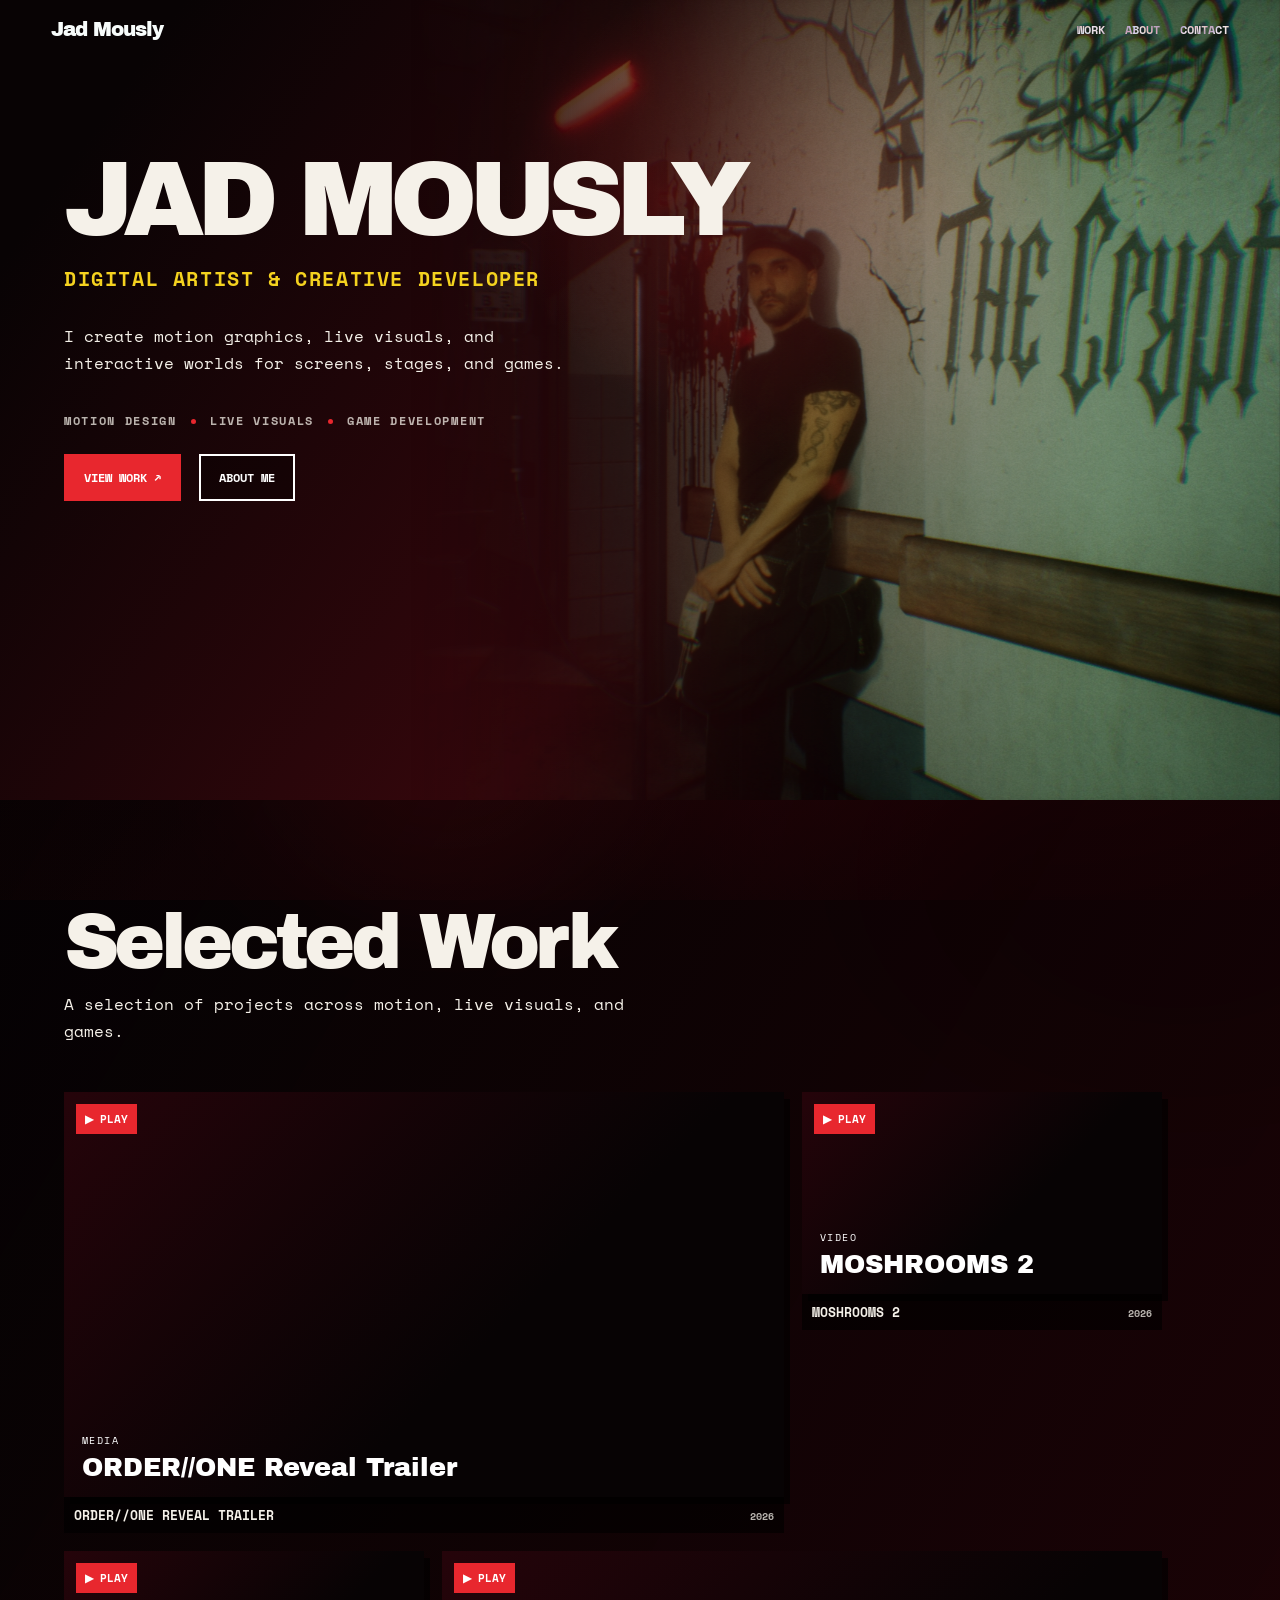
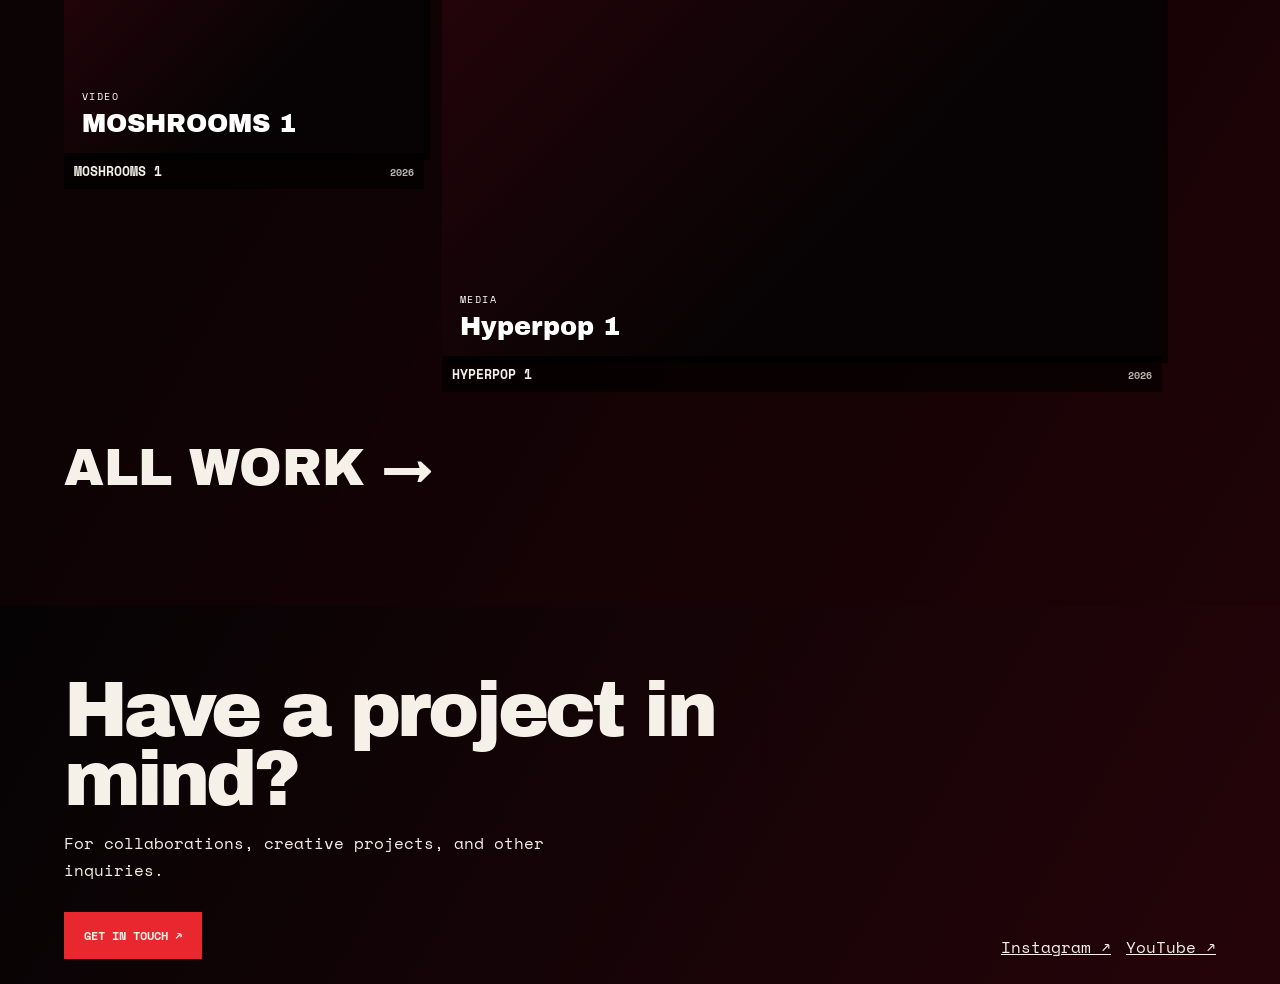
==== commit a0ce11b2: "new changes" ====
--- a/index.html
+++ b/index.html
@@ -1,5 +1,5 @@
-<!doctype html><html lang="en"><head><meta charset="utf-8"><meta name="viewport" content="width=device-width,initial-scale=1"><meta name="description" content="Jad Mously — digital artist and creative developer creating motion graphics, live visuals, and interactive worlds for screens, stages, and games."><title>Jad Mously — Digital Artist &amp; Creative Developer</title><link rel="stylesheet" href="styles.css?v=6"><link rel="stylesheet" href="effects.css?v=6"><link rel="stylesheet" href="portfolio-fixes.css?v=6"></head><body>
+<!doctype html><html lang="en"><head><meta charset="utf-8"><meta name="viewport" content="width=device-width,initial-scale=1"><meta name="description" content="Jad Mously — digital artist and creative developer creating motion graphics, live visuals, and interactive worlds for screens, stages, and games."><title>Jad Mously — Digital Artist &amp; Creative Developer</title><link rel="stylesheet" href="styles.css?v=8"><link rel="stylesheet" href="effects.css?v=8"><link rel="stylesheet" href="portfolio-fixes.css?v=8"></head><body>
 <header class="site-header"><a class="brand" href="index.html" data-artist>Jad Mously</a><nav class="nav"><a href="work.html">Work</a><a href="about.html">About</a><a href="#contact">Contact</a></nav></header>
 <main><section class="hero"><h1>JAD MOUSLY</h1><p class="hero-role">Digital Artist &amp; Creative Developer</p><p class="hero-copy">I create motion graphics, live visuals, and interactive worlds for screens, stages, and games.</p><ul class="hero-tags"><li>Motion Design</li><li>Live Visuals</li><li>Game Development</li></ul><div class="hero-actions"><a class="button" href="work.html">View Work ↗</a><a class="button alt" href="about.html">About Me</a></div></section>
 <section class="section"><h2 class="section-title">Selected Work</h2><p class="section-lead">A selection of projects across motion, live visuals, and games.</p><div class="project-grid" data-featured></div><a class="all-link" href="work.html">ALL WORK →</a></section></main>
-<footer id="contact" class="footer"><h2 class="contact-title">Have a project in mind?</h2><p class="contact-lead">For collaborations, creative projects, and other inquiries.</p><div class="footer-grid"><a class="button" data-mailto href="mailto:jadmously@yahoo.com">Get in Touch ↗</a><div class="footer-links" data-socials></div></div></footer><script>document.write('<script src="content/content-data.js?t='+Date.now()+'"><\/script>')</script><script src="app.js?v=6"></script></body></html>
+<footer id="contact" class="footer"><h2 class="contact-title">Have a project in mind?</h2><p class="contact-lead">For collaborations, creative projects, and other inquiries.</p><div class="footer-grid"><a class="button" data-mailto href="mailto:jadmously@yahoo.com">Get in Touch ↗</a><div class="footer-links" data-socials></div></div></footer><script>document.write('<script src="content/content-data.js?t='+Date.now()+'"><\/script>')</script><script src="app.js?v=8"></script></body></html>
--- a/portfolio-fixes.css
+++ b/portfolio-fixes.css
@@ -52,8 +52,9 @@
 /* Page copy: hero, section lead, contact, about */
 .hero:after{content:none!important}
 .hero-role{position:relative;z-index:1;margin:0 0 14px;font:bold clamp(.9rem,1.6vw,1.25rem) var(--mono);text-transform:uppercase;letter-spacing:.08em;color:var(--yellow)}
-.hero-tags{list-style:none;display:flex;flex-wrap:wrap;gap:10px;padding:0;margin:22px 0 0;position:relative;z-index:1}
-.hero-tags li{border:2px solid var(--paper);padding:7px 12px;font-size:11px;font-weight:bold;text-transform:uppercase;letter-spacing:.08em}
+.hero-tags{list-style:none;display:flex;flex-wrap:wrap;gap:6px 0;padding:0;margin:20px 0 0;position:relative;z-index:1}
+.hero-tags li{border:0;background:none;padding:0;font:bold 12px var(--mono);letter-spacing:.14em;text-transform:uppercase;color:rgba(245,241,233,.74)}
+.hero-tags li+li:before{content:'';display:inline-block;width:5px;height:5px;border-radius:50%;background:var(--red);margin:0 14px;vertical-align:middle}
 .section-title{margin-bottom:16px}
 .section-lead{max-width:560px;line-height:1.7;margin:0 0 46px}
 .footer .contact-title{margin:0 0 16px;font:clamp(2.4rem,6vw,5.5rem)/.9 var(--display);letter-spacing:-.05em;max-width:900px}
@@ -64,3 +65,18 @@
 .areas-title{display:block;margin-top:36px}
 .areas-title+.discipline-list{margin-top:12px}
 .page-hero .eyebrow{display:block;margin-bottom:22px}
+
+/* Hero: name sits higher; media carousel fades in from the right */
+.hero{height:auto;min-height:min(100svh,800px);justify-content:flex-start;padding:clamp(104px,16vh,160px) 5vw clamp(48px,9vh,90px)}
+.hero>*:not(.hero-carousel){position:relative;z-index:1}
+.hero-carousel{position:absolute;top:0;right:0;bottom:0;width:68%;z-index:0;pointer-events:none;overflow:hidden;-webkit-mask-image:linear-gradient(to right,transparent 0%,rgba(0,0,0,.5) 38%,#000 80%);mask-image:linear-gradient(to right,transparent 0%,rgba(0,0,0,.5) 38%,#000 80%)}
+@media(max-width:800px){.hero-carousel{width:100%;opacity:.55;-webkit-mask-image:linear-gradient(to right,transparent 12%,#000 100%);mask-image:linear-gradient(to right,transparent 12%,#000 100%)}.hero{padding-top:104px}}
+@media(max-width:520px){.hero-tags{gap:6px 18px}.hero-tags li+li:before{display:none}}
+
+/* Hero carousel slides: fade in on top, old one fades out underneath, media drifts right-to-left the whole time it is on screen */
+.hc-slide{position:absolute;inset:0;overflow:hidden;opacity:0;transition:opacity .6s ease .5s;will-change:opacity}
+.hc-slide.in{opacity:1;transition:opacity 1.2s ease-out}
+.hc-media{position:absolute;top:0;left:0;width:114%;height:100%;object-fit:cover;filter:saturate(.92) brightness(.84);will-change:transform;transform:translate3d(0,0,0)}
+.hc-slide.live .hc-media{animation:hc-drift var(--hc-life,5.4s) linear forwards}
+@keyframes hc-drift{from{transform:translate3d(0,0,0)}to{transform:translate3d(-12.28%,0,0)}}
+@media(prefers-reduced-motion:reduce){.hc-slide.live .hc-media{animation:none}.hc-media{width:100%}}
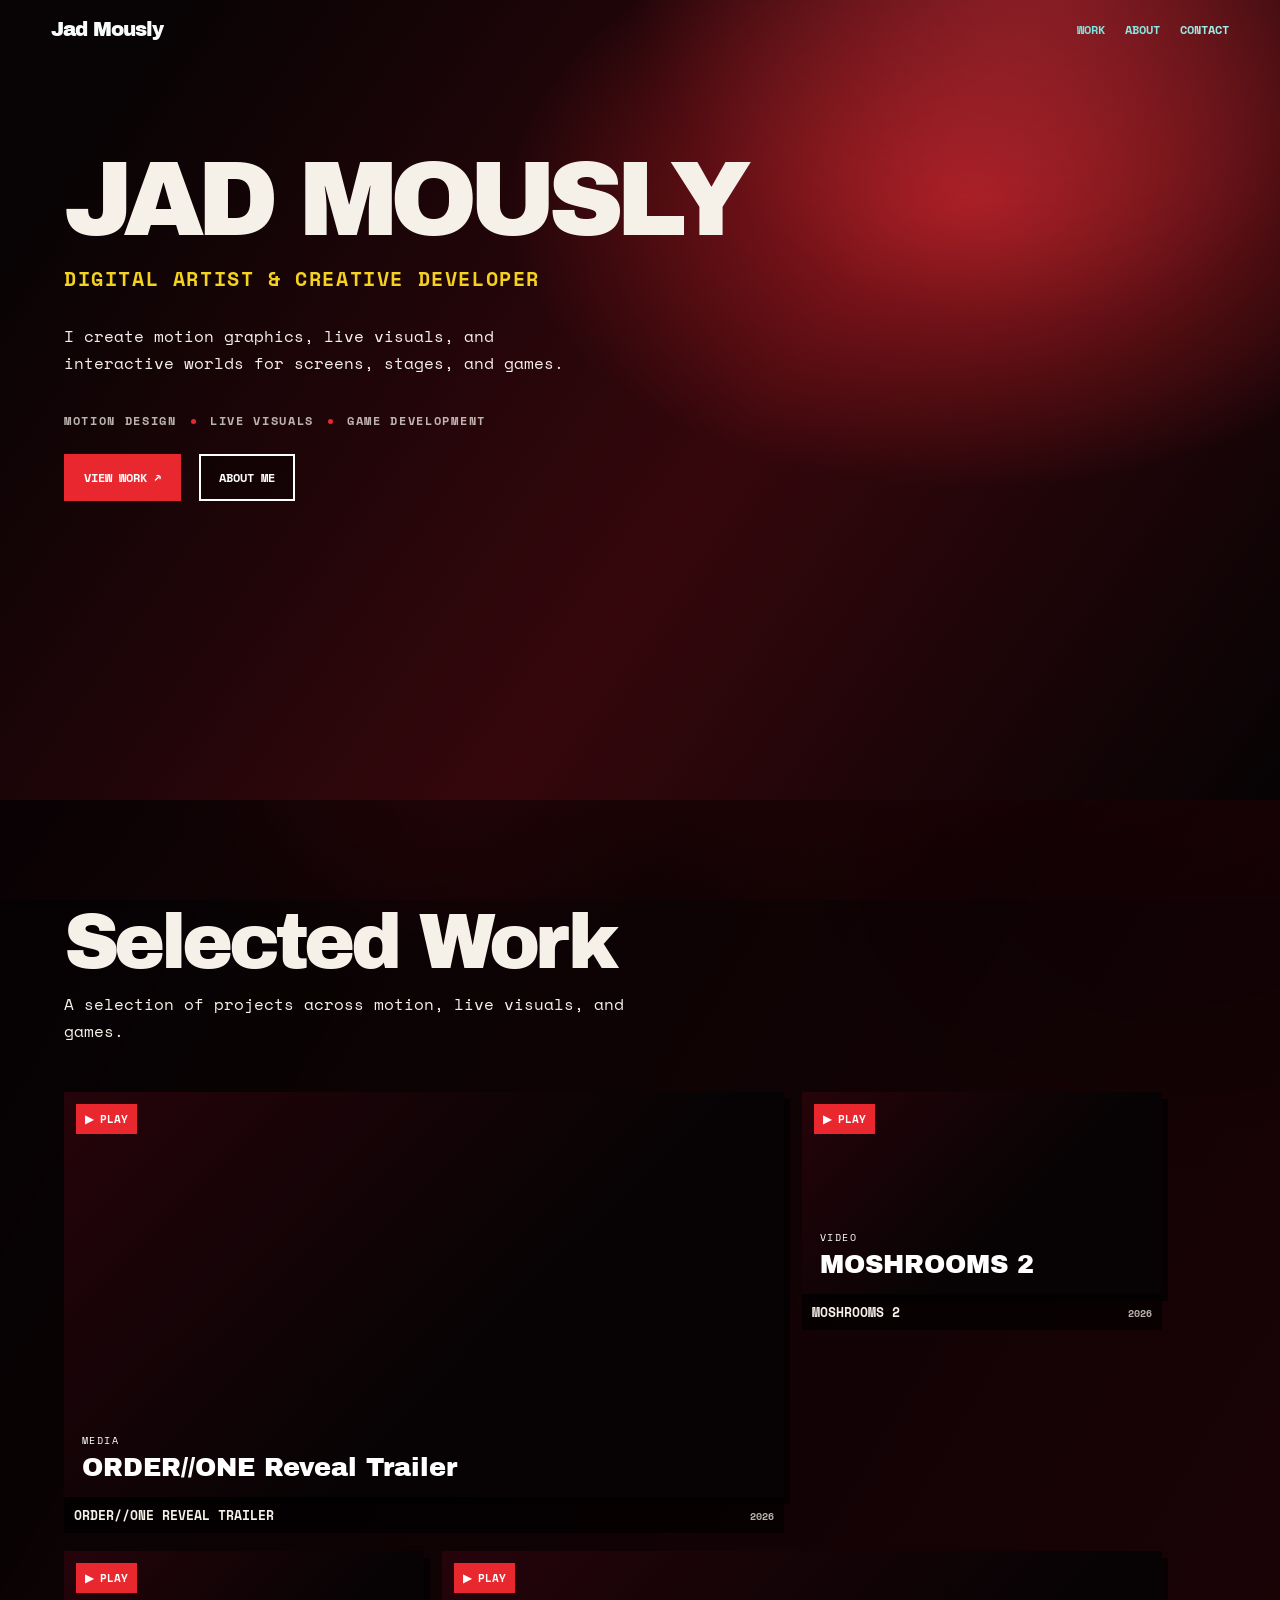
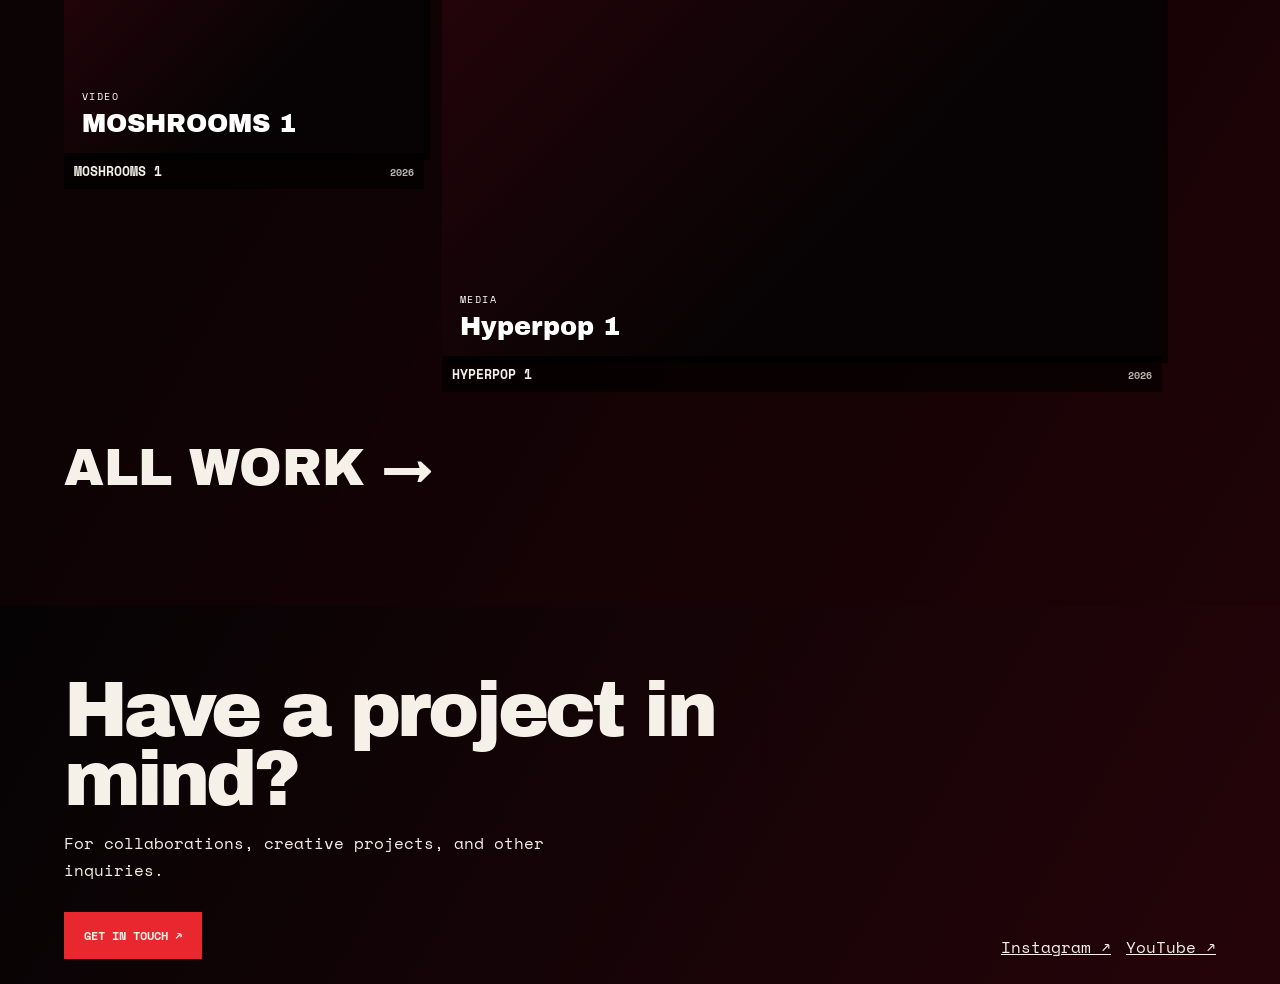
==== commit d9c17a1f: "changes" ====
--- a/index.html
+++ b/index.html
@@ -1,5 +1,5 @@
-<!doctype html><html lang="en"><head><meta charset="utf-8"><meta name="viewport" content="width=device-width,initial-scale=1"><meta name="description" content="Jad Mously — digital artist and creative developer creating motion graphics, live visuals, and interactive worlds for screens, stages, and games."><title>Jad Mously — Digital Artist &amp; Creative Developer</title><link rel="stylesheet" href="styles.css?v=8"><link rel="stylesheet" href="effects.css?v=8"><link rel="stylesheet" href="portfolio-fixes.css?v=8"></head><body>
+<!doctype html><html lang="en"><head><meta charset="utf-8"><meta name="viewport" content="width=device-width,initial-scale=1"><meta name="description" content="Jad Mously — digital artist and creative developer creating motion graphics, live visuals, and interactive worlds for screens, stages, and games."><title>Jad Mously — Digital Artist &amp; Creative Developer</title><link rel="stylesheet" href="styles.css?v=11"><link rel="stylesheet" href="effects.css?v=11"><link rel="stylesheet" href="portfolio-fixes.css?v=11"></head><body>
 <header class="site-header"><a class="brand" href="index.html" data-artist>Jad Mously</a><nav class="nav"><a href="work.html">Work</a><a href="about.html">About</a><a href="#contact">Contact</a></nav></header>
 <main><section class="hero"><h1>JAD MOUSLY</h1><p class="hero-role">Digital Artist &amp; Creative Developer</p><p class="hero-copy">I create motion graphics, live visuals, and interactive worlds for screens, stages, and games.</p><ul class="hero-tags"><li>Motion Design</li><li>Live Visuals</li><li>Game Development</li></ul><div class="hero-actions"><a class="button" href="work.html">View Work ↗</a><a class="button alt" href="about.html">About Me</a></div></section>
 <section class="section"><h2 class="section-title">Selected Work</h2><p class="section-lead">A selection of projects across motion, live visuals, and games.</p><div class="project-grid" data-featured></div><a class="all-link" href="work.html">ALL WORK →</a></section></main>
-<footer id="contact" class="footer"><h2 class="contact-title">Have a project in mind?</h2><p class="contact-lead">For collaborations, creative projects, and other inquiries.</p><div class="footer-grid"><a class="button" data-mailto href="mailto:jadmously@yahoo.com">Get in Touch ↗</a><div class="footer-links" data-socials></div></div></footer><script>document.write('<script src="content/content-data.js?t='+Date.now()+'"><\/script>')</script><script src="app.js?v=8"></script></body></html>
+<footer id="contact" class="footer"><h2 class="contact-title">Have a project in mind?</h2><p class="contact-lead">For collaborations, creative projects, and other inquiries.</p><div class="footer-grid"><a class="button" data-mailto href="mailto:jadmously@yahoo.com">Get in Touch ↗</a><div class="footer-links" data-socials></div></div></footer><script>document.write('<script src="content/content-data.js?t='+Date.now()+'"><\/script>')</script><script src="app.js?v=11"></script></body></html>
--- a/portfolio-fixes.css
+++ b/portfolio-fixes.css
@@ -76,7 +76,7 @@
 /* Hero carousel slides: fade in on top, old one fades out underneath, media drifts right-to-left the whole time it is on screen */
 .hc-slide{position:absolute;inset:0;overflow:hidden;opacity:0;transition:opacity .6s ease .5s;will-change:opacity}
 .hc-slide.in{opacity:1;transition:opacity 1.2s ease-out}
-.hc-media{position:absolute;top:0;left:0;width:114%;height:100%;object-fit:cover;filter:saturate(.92) brightness(.84);will-change:transform;transform:translate3d(0,0,0)}
+.hc-media{position:absolute;top:0;left:0;width:138%;height:100%;object-fit:cover;filter:saturate(.92) brightness(.84);will-change:transform;transform:translate3d(0,0,0)}
 .hc-slide.live .hc-media{animation:hc-drift var(--hc-life,5.4s) linear forwards}
-@keyframes hc-drift{from{transform:translate3d(0,0,0)}to{transform:translate3d(-12.28%,0,0)}}
+@keyframes hc-drift{from{transform:translate3d(4%,0,0)}to{transform:translate3d(-27.5%,0,0)}}
 @media(prefers-reduced-motion:reduce){.hc-slide.live .hc-media{animation:none}.hc-media{width:100%}}
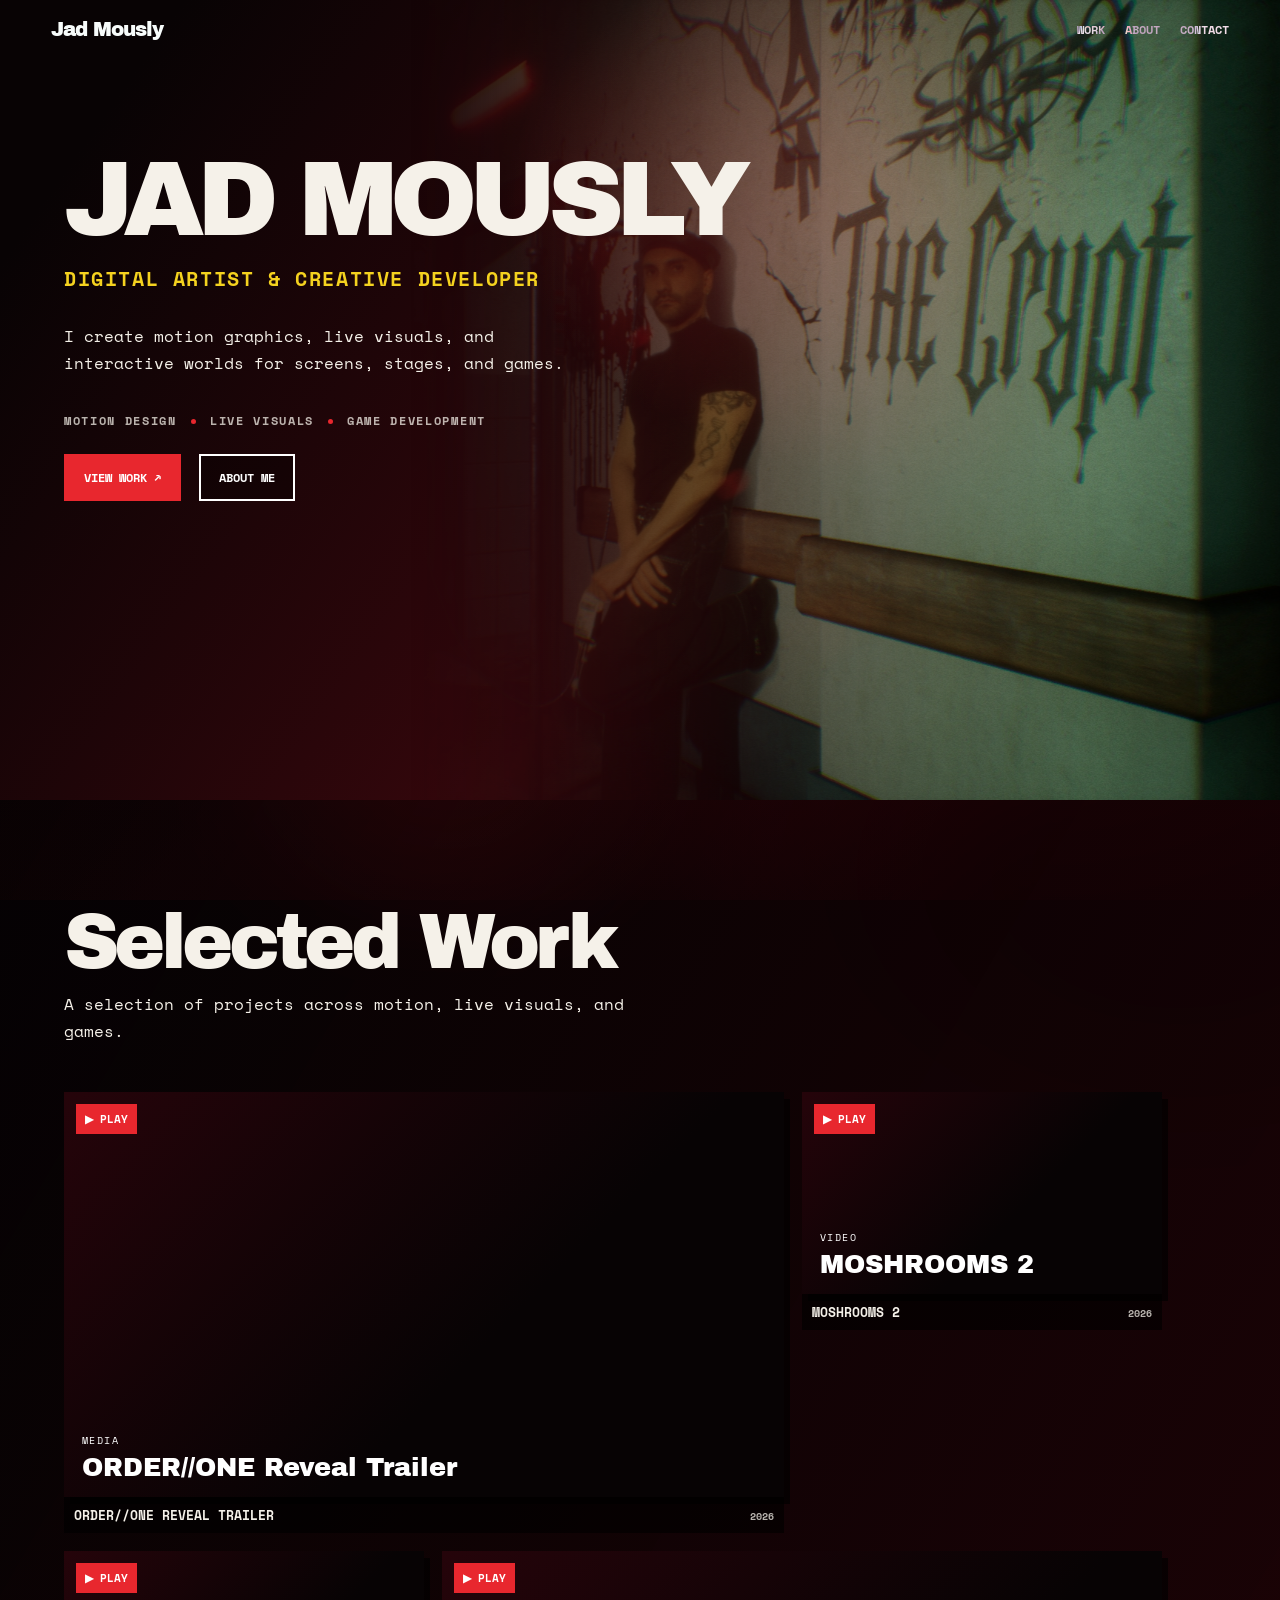
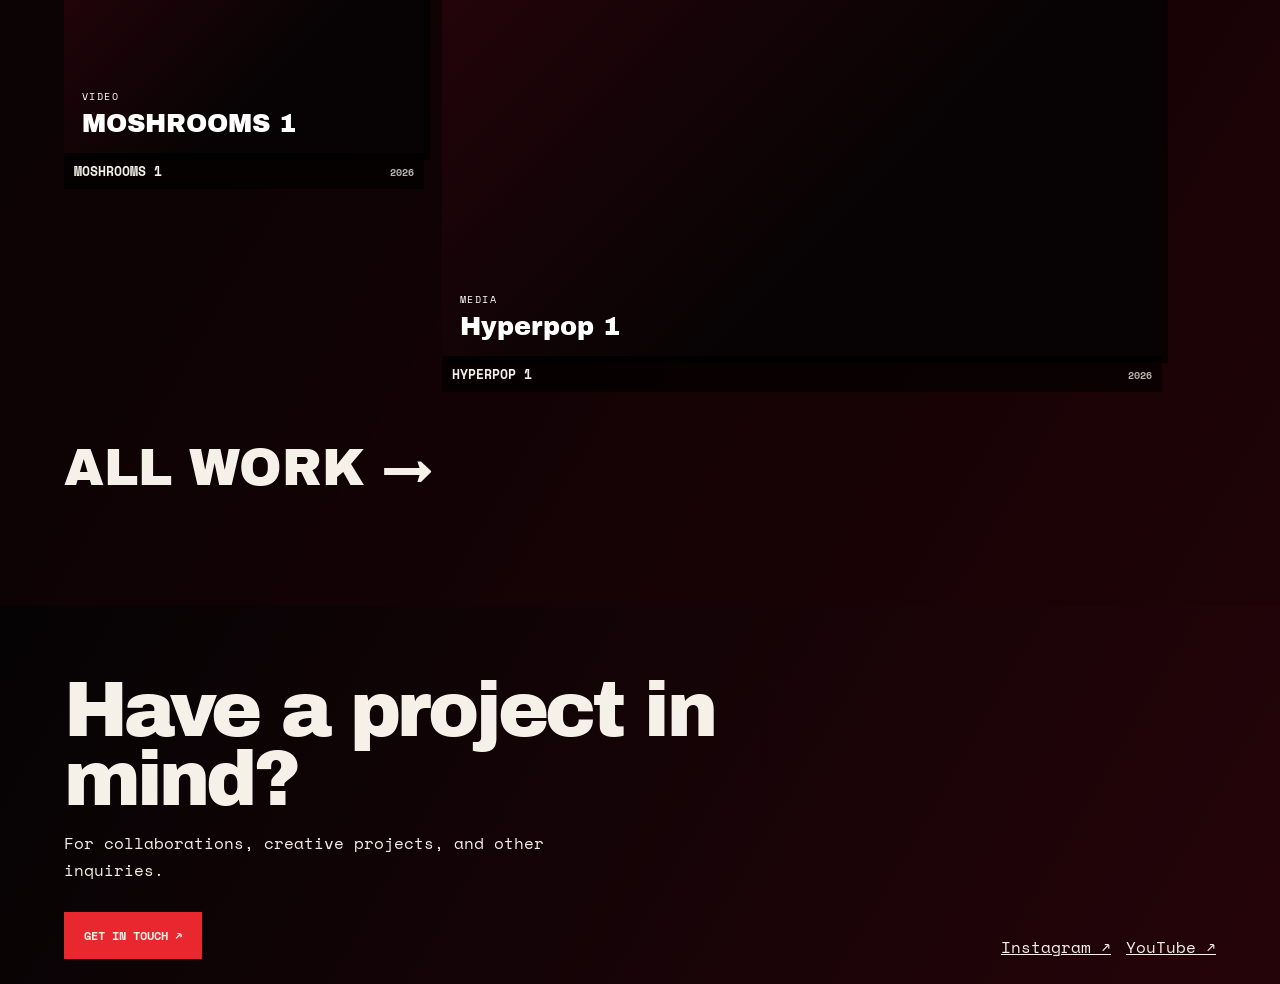
==== commit b3133894: "changes" ====
--- a/index.html
+++ b/index.html
@@ -1,5 +1,5 @@
-<!doctype html><html lang="en"><head><meta charset="utf-8"><meta name="viewport" content="width=device-width,initial-scale=1"><meta name="description" content="Jad Mously — digital artist and creative developer creating motion graphics, live visuals, and interactive worlds for screens, stages, and games."><title>Jad Mously — Digital Artist &amp; Creative Developer</title><link rel="stylesheet" href="styles.css?v=11"><link rel="stylesheet" href="effects.css?v=11"><link rel="stylesheet" href="portfolio-fixes.css?v=11"></head><body>
+<!doctype html><html lang="en"><head><meta charset="utf-8"><meta name="viewport" content="width=device-width,initial-scale=1"><meta name="description" content="Jad Mously — digital artist and creative developer creating motion graphics, live visuals, and interactive worlds for screens, stages, and games."><title>Jad Mously — Digital Artist &amp; Creative Developer</title><link rel="stylesheet" href="styles.css?v=12"><link rel="stylesheet" href="effects.css?v=12"><link rel="stylesheet" href="portfolio-fixes.css?v=12"></head><body>
 <header class="site-header"><a class="brand" href="index.html" data-artist>Jad Mously</a><nav class="nav"><a href="work.html">Work</a><a href="about.html">About</a><a href="#contact">Contact</a></nav></header>
 <main><section class="hero"><h1>JAD MOUSLY</h1><p class="hero-role">Digital Artist &amp; Creative Developer</p><p class="hero-copy">I create motion graphics, live visuals, and interactive worlds for screens, stages, and games.</p><ul class="hero-tags"><li>Motion Design</li><li>Live Visuals</li><li>Game Development</li></ul><div class="hero-actions"><a class="button" href="work.html">View Work ↗</a><a class="button alt" href="about.html">About Me</a></div></section>
 <section class="section"><h2 class="section-title">Selected Work</h2><p class="section-lead">A selection of projects across motion, live visuals, and games.</p><div class="project-grid" data-featured></div><a class="all-link" href="work.html">ALL WORK →</a></section></main>
-<footer id="contact" class="footer"><h2 class="contact-title">Have a project in mind?</h2><p class="contact-lead">For collaborations, creative projects, and other inquiries.</p><div class="footer-grid"><a class="button" data-mailto href="mailto:jadmously@yahoo.com">Get in Touch ↗</a><div class="footer-links" data-socials></div></div></footer><script>document.write('<script src="content/content-data.js?t='+Date.now()+'"><\/script>')</script><script src="app.js?v=11"></script></body></html>
+<footer id="contact" class="footer"><h2 class="contact-title">Have a project in mind?</h2><p class="contact-lead">For collaborations, creative projects, and other inquiries.</p><div class="footer-grid"><a class="button" data-mailto href="mailto:jadmously@yahoo.com">Get in Touch ↗</a><div class="footer-links" data-socials></div></div></footer><script>document.write('<script src="content/content-data.js?t='+Date.now()+'"><\/script>')</script><script src="app.js?v=12"></script></body></html>
--- a/portfolio-fixes.css
+++ b/portfolio-fixes.css
@@ -80,3 +80,12 @@
 .hc-slide.live .hc-media{animation:hc-drift var(--hc-life,5.4s) linear forwards}
 @keyframes hc-drift{from{transform:translate3d(4%,0,0)}to{transform:translate3d(-27.5%,0,0)}}
 @media(prefers-reduced-motion:reduce){.hc-slide.live .hc-media{animation:none}.hc-media{width:100%}}
+
+/* Work page: collections as labelled sections with soft start / end lines */
+.coll-head,.coll-end{flex:0 0 100%;width:100%}
+.coll-head{display:flex;align-items:baseline;gap:16px;margin-top:clamp(22px,4vw,44px);padding-top:18px;background:linear-gradient(to right,rgba(245,241,233,.3),rgba(245,241,233,.04) 85%) top left/100% 1px no-repeat}
+.coll-head:first-child{margin-top:0}
+.coll-title{display:inline-flex;align-items:center;gap:12px;font:clamp(1.05rem,1.9vw,1.5rem) var(--display);letter-spacing:.04em;text-transform:uppercase;color:var(--paper)}
+.coll-title:before{content:'';width:9px;height:9px;background:var(--red);flex:0 0 auto}
+.coll-count{font:bold 11px var(--mono);letter-spacing:.14em;color:rgba(245,241,233,.5)}
+.coll-end{height:1px;margin-top:8px;background:linear-gradient(to right,rgba(245,241,233,.04),rgba(245,241,233,.2))}
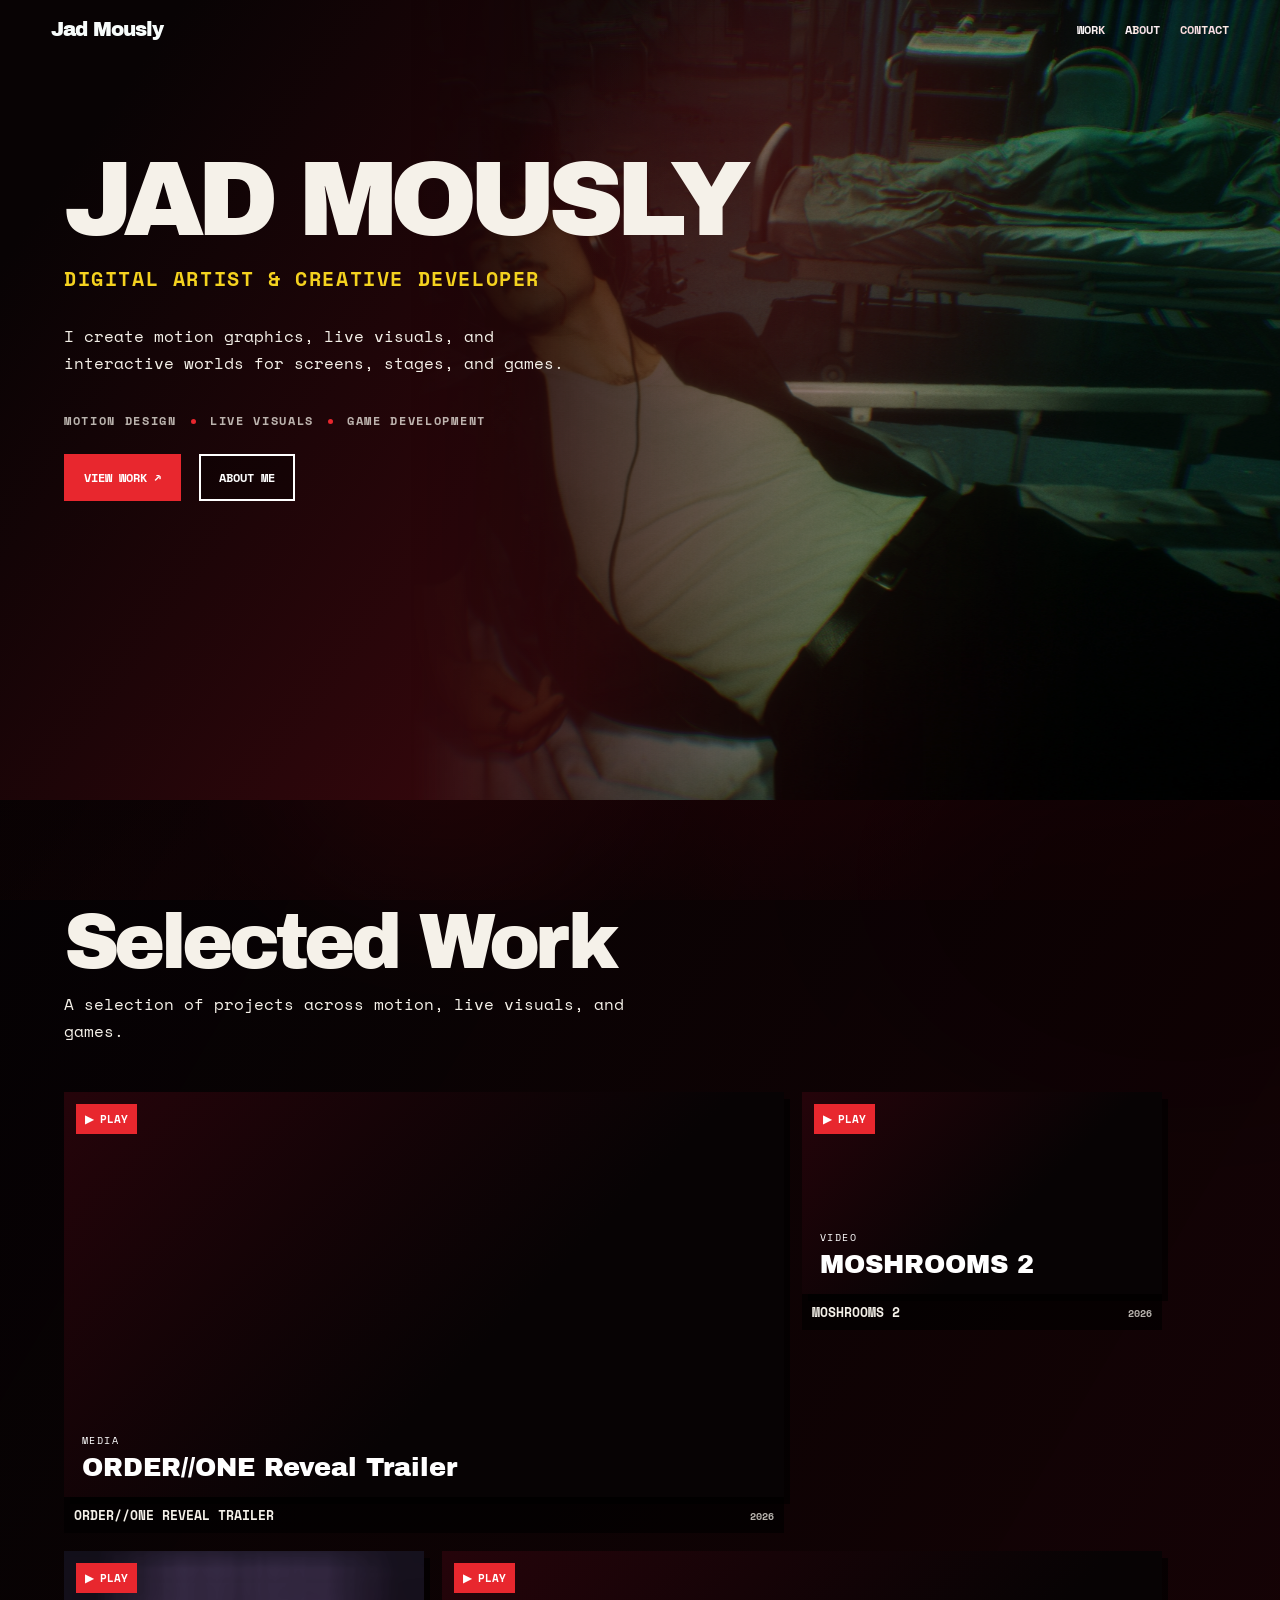
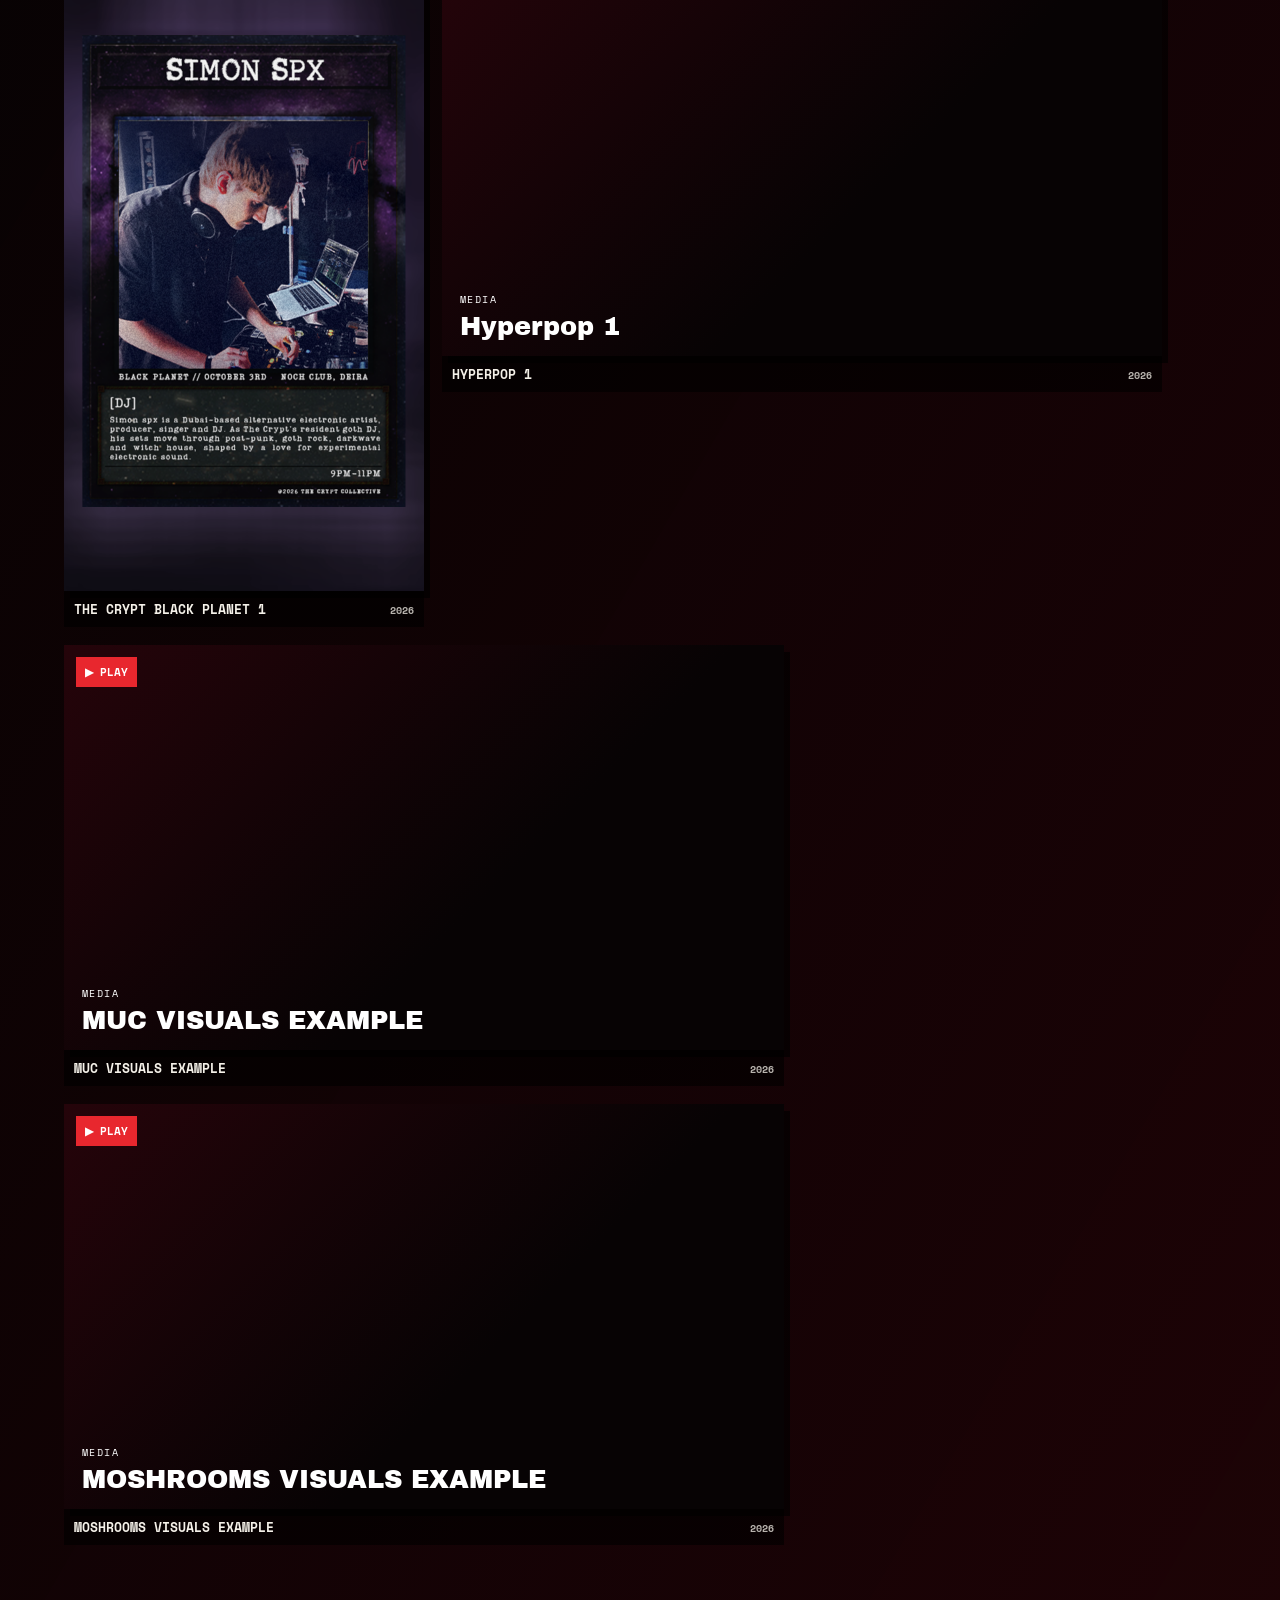
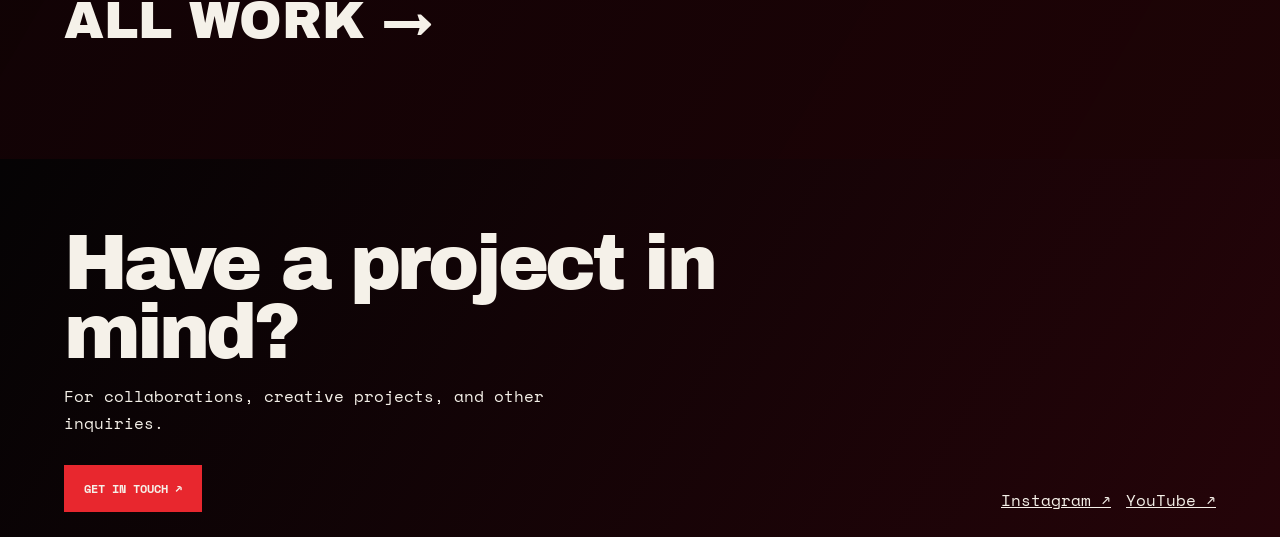
==== commit 079dcde7: "changes" ====
--- a/index.html
+++ b/index.html
@@ -1,5 +1,5 @@
-<!doctype html><html lang="en"><head><meta charset="utf-8"><meta name="viewport" content="width=device-width,initial-scale=1"><meta name="description" content="Jad Mously — digital artist and creative developer creating motion graphics, live visuals, and interactive worlds for screens, stages, and games."><title>Jad Mously — Digital Artist &amp; Creative Developer</title><link rel="stylesheet" href="styles.css?v=12"><link rel="stylesheet" href="effects.css?v=12"><link rel="stylesheet" href="portfolio-fixes.css?v=12"></head><body>
+<!doctype html><html lang="en"><head><meta charset="utf-8"><meta name="viewport" content="width=device-width,initial-scale=1"><meta name="description" content="Jad Mously — digital artist and creative developer creating motion graphics, live visuals, and interactive worlds for screens, stages, and games."><title>Jad Mously — Digital Artist &amp; Creative Developer</title><link rel="stylesheet" href="styles.css?v=14"><link rel="stylesheet" href="effects.css?v=14"><link rel="stylesheet" href="portfolio-fixes.css?v=14"></head><body>
 <header class="site-header"><a class="brand" href="index.html" data-artist>Jad Mously</a><nav class="nav"><a href="work.html">Work</a><a href="about.html">About</a><a href="#contact">Contact</a></nav></header>
 <main><section class="hero"><h1>JAD MOUSLY</h1><p class="hero-role">Digital Artist &amp; Creative Developer</p><p class="hero-copy">I create motion graphics, live visuals, and interactive worlds for screens, stages, and games.</p><ul class="hero-tags"><li>Motion Design</li><li>Live Visuals</li><li>Game Development</li></ul><div class="hero-actions"><a class="button" href="work.html">View Work ↗</a><a class="button alt" href="about.html">About Me</a></div></section>
 <section class="section"><h2 class="section-title">Selected Work</h2><p class="section-lead">A selection of projects across motion, live visuals, and games.</p><div class="project-grid" data-featured></div><a class="all-link" href="work.html">ALL WORK →</a></section></main>
-<footer id="contact" class="footer"><h2 class="contact-title">Have a project in mind?</h2><p class="contact-lead">For collaborations, creative projects, and other inquiries.</p><div class="footer-grid"><a class="button" data-mailto href="mailto:jadmously@yahoo.com">Get in Touch ↗</a><div class="footer-links" data-socials></div></div></footer><script>document.write('<script src="content/content-data.js?t='+Date.now()+'"><\/script>')</script><script src="app.js?v=12"></script></body></html>
+<footer id="contact" class="footer"><h2 class="contact-title">Have a project in mind?</h2><p class="contact-lead">For collaborations, creative projects, and other inquiries.</p><div class="footer-grid"><a class="button" data-mailto href="mailto:jadmously@yahoo.com">Get in Touch ↗</a><div class="footer-links" data-socials></div></div></footer><script>document.write('<script src="content/content-data.js?t='+Date.now()+'"><\/script>')</script><script src="app.js?v=14"></script></body></html>
